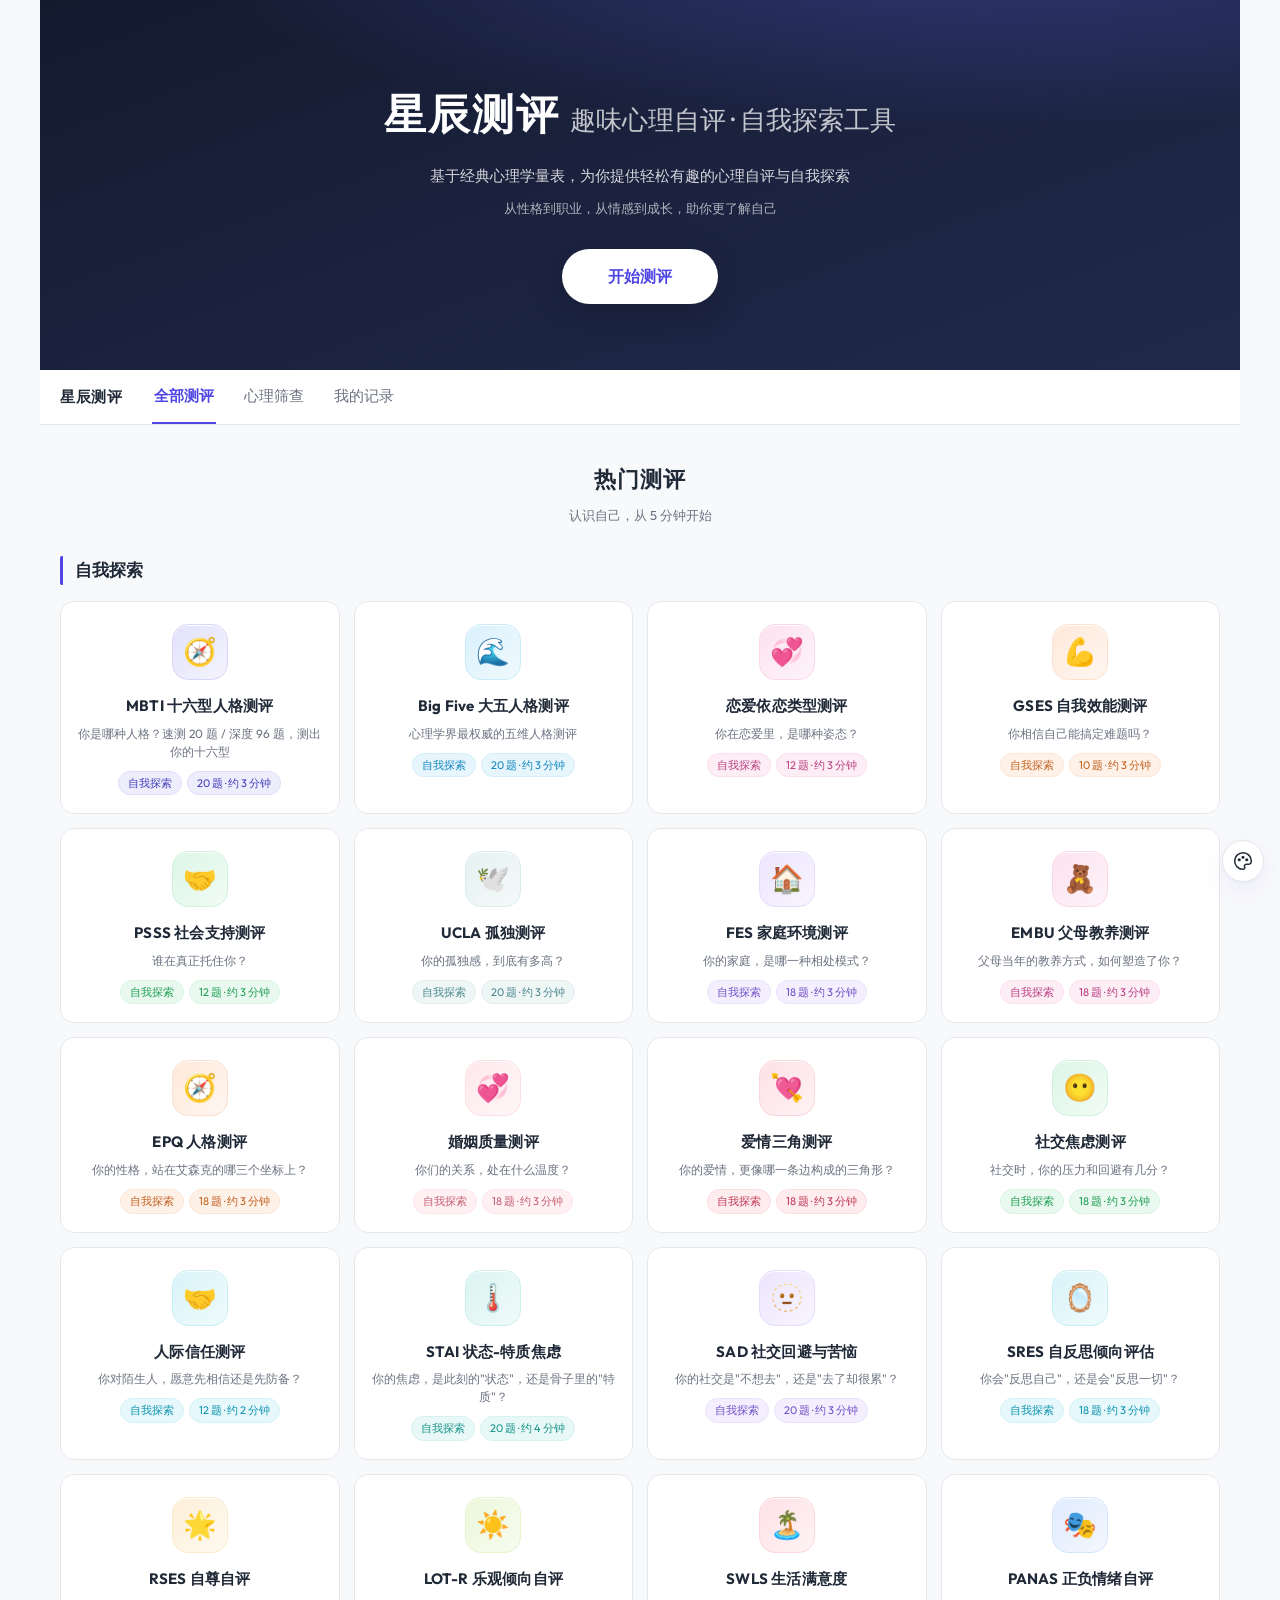
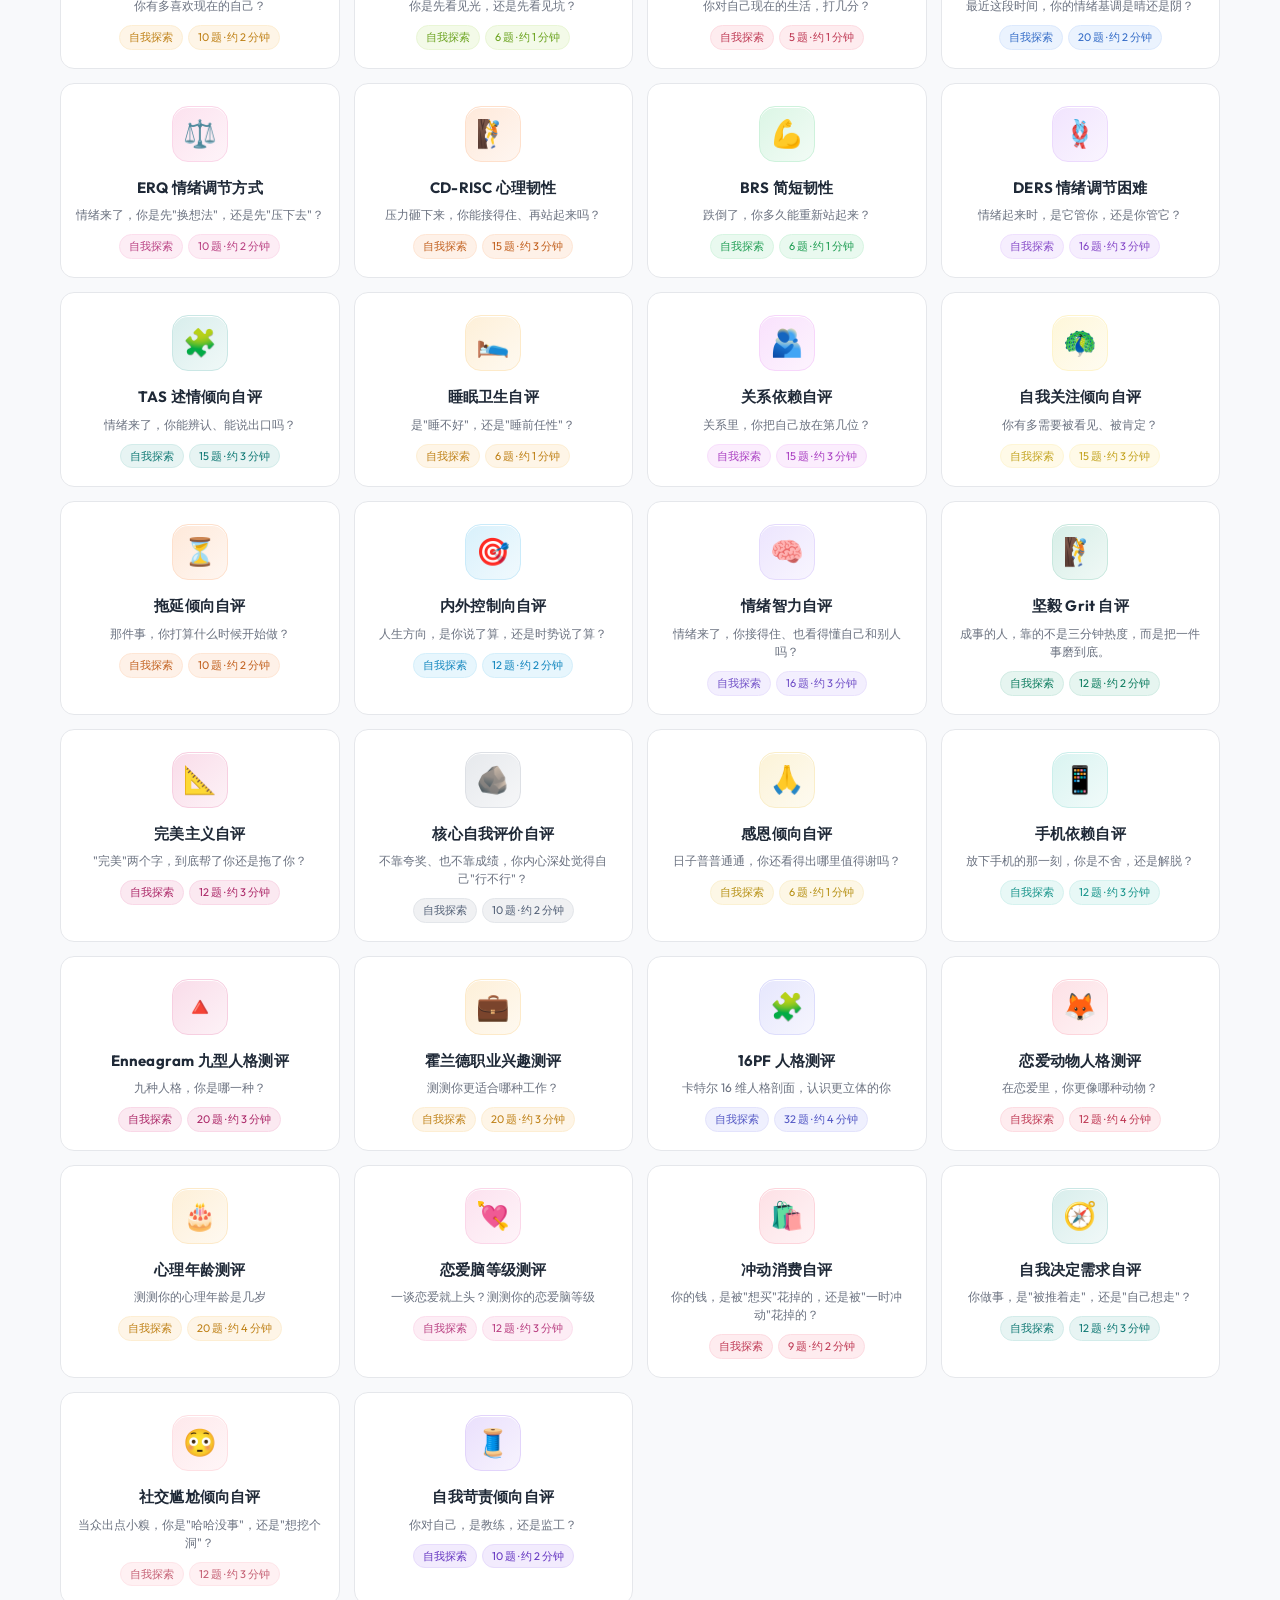
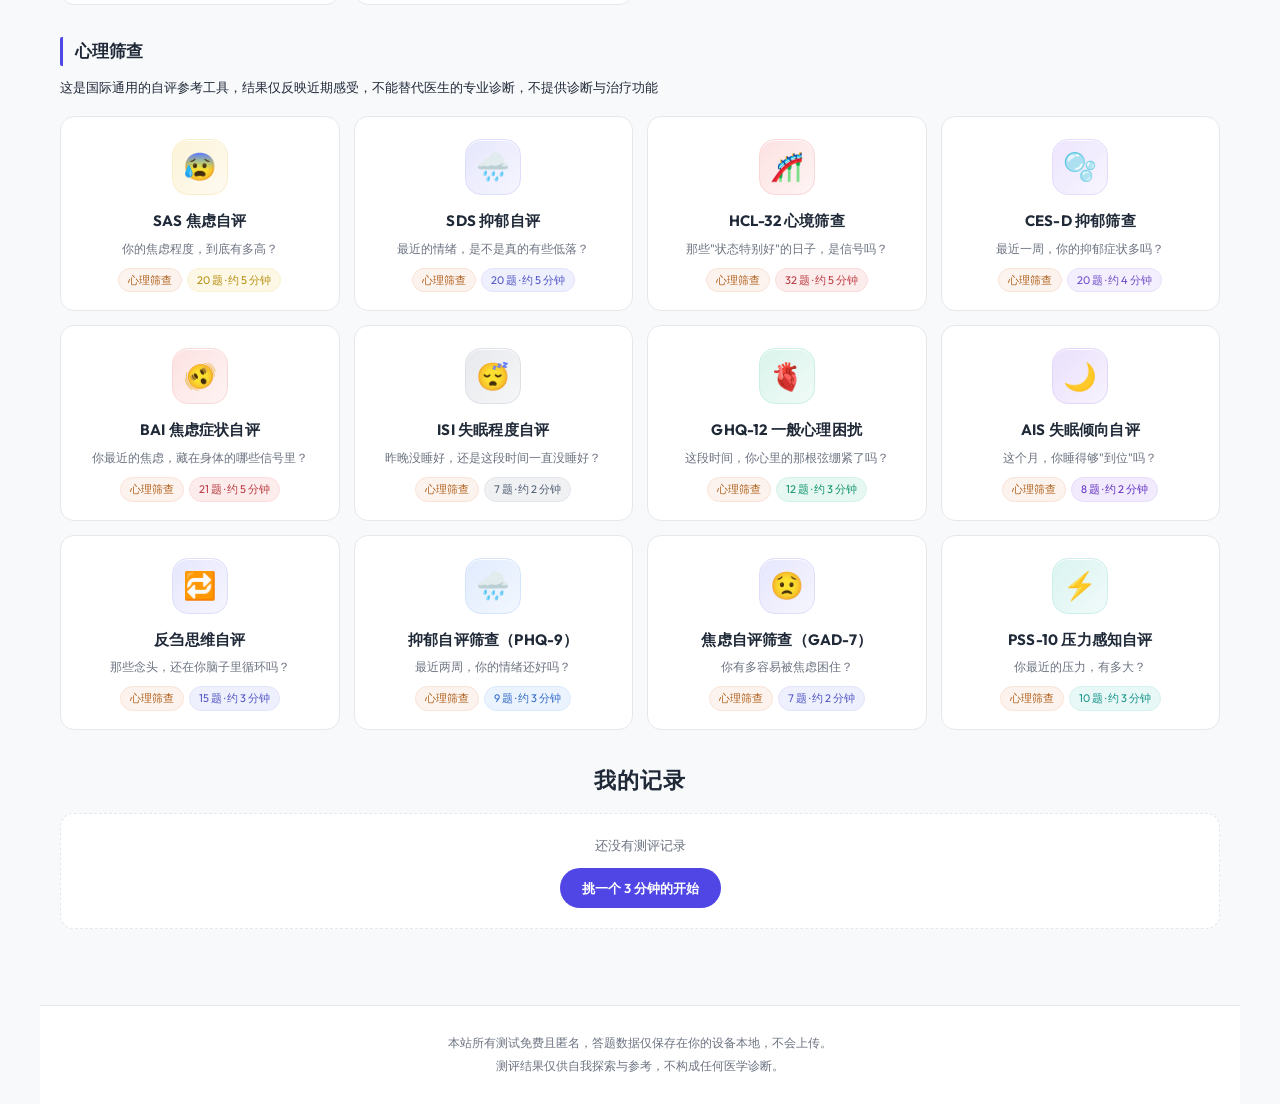
==== index.html @ 1660e4c8 "feat: 新增冲动消费/自我决定/社交尴尬/自我苛责四量表，补登记HCL-32，全站达58张" ====
<!DOCTYPE html>
<html lang="zh-CN">
<head>
<meta charset="UTF-8">
<meta name="viewport" content="width=device-width, initial-scale=1.0, viewport-fit=cover">
<meta name="description" content="星辰测评 - 免费心理自评工具，无需登录注册，测完即出结果">
<meta name="theme-color" content="#4f46e5">
<title>星辰测评 · 免费心理自评</title>
<link rel="icon" href="data:image/svg+xml,%3Csvg xmlns='http://www.w3.org/2000/svg' viewBox='0 0 32 32'%3E%3Crect width='32' height='32' rx='8' fill='%234f46e5'/%3E%3Cpath d='M16 7l2.7 6.2 6.7.6-5.1 4.4 1.5 6.5L16 21.2l-5.8 3.5 1.5-6.5-5.1-4.4 6.7-.6z' fill='%23fff'/%3E%3C/svg%3E">
<link rel="stylesheet" href="css/style.css?v=20260901e">
<script src="js/theme.js?v=20260901b"></script>
</head>
<body>
<div class="app">

  <!-- Hero（参考 traits.zqbapp.cn） -->
  <section class="hero">
    <h1 class="hero__brand">星辰测评<span>趣味心理自评 · 自我探索工具</span></h1>
    <p class="hero__sub">基于经典心理学量表，为你提供轻松有趣的心理自评与自我探索</p>
    <p class="hero__sub hero__sub--two">从性格到职业，从情感到成长，助你更了解自己</p>
    <a class="hero__cta" href="#tests">开始测评</a>
  </section>

  <!-- 锚点导航 -->
  <nav class="nav">
    <div class="nav__inner">
      <a class="nav__brand" href="index.html">星辰测评</a>
      <a class="nav__link active" href="#tests">全部测评</a>
      <a class="nav__link" href="#screen">心理筛查</a>
      <a class="nav__link" href="#history">我的记录</a>
    </div>
  </nav>

  <main class="main">

    <!-- 自我探索 -->
    <section id="tests" class="section">
      <h2 class="section__title">热门测评</h2>
      <p class="section__sub">认识自己，从 5 分钟开始</p>
      <div class="group">
        <h3 class="group__title">自我探索</h3>
        <div id="list-explore" class="grid"></div>
      </div>
    </section>

    <!-- 心理筛查 -->
    <section id="screen" class="section">
      <div class="group">
  <h3 class="group__title">心理筛查</h3>
  <p class="group__note" style="font-weight: 500; color: var(--ink-700);">这是国际通用的自评参考工具，结果仅反映近期感受，不能替代医生的专业诊断，不提供诊断与治疗功能</p>
        <div id="list-screen" class="grid"></div>
      </div>
    </section>

    <!-- 我的记录 -->
    <section id="history" class="section">
      <h2 class="section__title">我的记录</h2>
      <div id="historySection" class="history hidden">
        <div class="history-list" id="historyList"></div>
        <div class="history-clear">
          <button id="clearHistory" class="btn-ghost" type="button">清空记录</button>
        </div>
      </div>
      <div id="historyEmpty" class="history-empty hidden">
        <p>还没有测评记录</p>
        <a class="history-empty__cta" href="#tests">挑一个 3 分钟的开始</a>
      </div>
    </section>

  </main>

  <footer class="footer">
    <p>本站所有测试免费且匿名，答题数据仅保存在你的设备本地，不会上传。</p>
    <p>测评结果仅供自我探索与参考，不构成任何医学诊断。</p>
  </footer>
</div>

<script src="js/engine.js?v=20260901a"></script>
<script src="data/type16.js"></script>
<script src="data/bigfive.js"></script>
<script src="data/attachment.js?v=20260901a"></script>
<script src="data/gses.js"></script>
<script src="data/psss.js"></script>
<script src="data/sas.js"></script>
<script src="data/ulca.js"></script>
<script src="data/fes.js"></script>
<script src="data/embu.js"></script>
<script src="data/epq.js"></script>
<script src="data/olson.js"></script>
<script src="data/sds.js"></script>
<script src="data/tri.js"></script>
<script src="data/socanx.js"></script>
<script src="data/trust.js"></script>
<script src="data/hcl32.js"></script>
<script src="data/cesd.js"></script>
<script src="data/bai.js"></script>
<script src="data/stai.js"></script>
<script src="data/sad.js"></script>
<script src="data/sres.js"></script>
<script src="data/rses.js"></script>
<script src="data/lotr.js"></script>
<script src="data/swls.js"></script>
<script src="data/panas.js"></script>
<script src="data/isi.js"></script>
<script src="data/ghq12.js"></script>
<script src="data/erq.js"></script>
<script src="data/cdrisc.js"></script>
<script src="data/brs.js"></script>
<script src="data/ders.js"></script>
<script src="data/tas20.js"></script>
<script src="data/ais.js"></script>
<script src="data/sleephyg.js"></script>
<script src="data/codep.js"></script>
<script src="data/narc.js"></script>
<script src="data/rum.js"></script>
<script src="data/procras.js"></script>
<script src="data/locus.js"></script>
<script src="data/eq.js"></script>
<script src="data/grit.js"></script>
<script src="data/perf.js"></script>
<script src="data/csec.js"></script>
<script src="data/grat.js"></script>
<script src="data/phdep.js"></script>
<script src="data/phq9.js"></script>
<script src="data/gad7.js"></script>
<script src="data/pss10.js"></script>
<script src="data/enneagram.js"></script>
<script src="data/holland.js"></script>
<script src="data/p16pf.js"></script>
<script src="data/animal.js"></script>
<script src="data/psage.js"></script>
<script src="data/lovebrain.js"></script>
<script src="data/impulse.js"></script>
<script src="data/sdt.js"></script>
<script src="data/embarrass.js"></script>
<script src="data/selfcrit.js"></script>
<script src="js/home.js?v=20260901c"></script>
</body>
</html>
---- css/style.css ----
@import url('https://fonts.googleapis.com/css2?family=Outfit:wght@400;500;600;700&display=swap');

/* ============================================================
   星辰测评 · 全站样式 v2（专业克制风）
   设计原则：留白 / 克制的单主色 / 统一间距（4-8px 基准）/
   细腻阴影 / 一致的圆角体系
   主色：#4f46e5（indigo），大面积浅色留白
   ============================================================ */

:root {
  --primary: #4f46e5;
  --primary-dark: #4338ca;
  --primary-light: #eef2ff;
  --primary-faint: #f5f7ff;
  /* 同色系浅调：渐变只在主色明度上变化，不跨色相，避免紫蓝双色的模板味 */
  --grad2: #7c86f2;
  --ink: #1f2937;
  --ink-2: #4b5563;
  --ink-soft: #6b7280;
  --line: #e5e7eb;
  --bg: #f8f9fb;
  --card: #ffffff;
  --warn: #d0452e;
  --warn-bg: #fdf2ef;
  --radius-lg: 18px;
  --radius: 14px;
  --radius-sm: 10px;
  /* 阴影带主色色调，不用中性冷灰 */
  --shadow: 0 1px 2px rgba(79, 70, 229, .05), 0 8px 24px rgba(79, 70, 229, .07);
  --shadow-hover: 0 2px 4px rgba(79, 70, 229, .07), 0 14px 32px rgba(79, 70, 229, .12);
  --shadow-primary: 0 8px 20px rgba(79, 70, 229, .26);
  /* 深色底统一用这套墨蓝，替代原来的紫蓝渐变 */
  --deep-1: #141a2e;
  --deep-2: #1b2340;
  --deep-3: #20294a;
}

/* ---------- 主题：青提 ---------- */
html[data-theme="qing"] {
  --primary: #2f9e82; --primary-dark: #247f68; --primary-light: #e6f5f0; --primary-faint: #f2faf7;
  --grad2: #57b9a0;
  --shadow: 0 1px 2px rgba(47, 158, 130, .05), 0 8px 24px rgba(47, 158, 130, .07);
  --shadow-hover: 0 2px 4px rgba(47, 158, 130, .07), 0 14px 32px rgba(47, 158, 130, .12);
  --shadow-primary: 0 8px 20px rgba(47, 158, 130, .26);
}

/* ---------- 主题：蜜桃 ---------- */
html[data-theme="peach"] {
  --primary: #e07a5f; --primary-dark: #c05f46; --primary-light: #fdf0ec; --primary-faint: #fef7f4;
  --grad2: #f2a35f;
  --shadow: 0 1px 2px rgba(224, 122, 95, .05), 0 8px 24px rgba(224, 122, 95, .07);
  --shadow-hover: 0 2px 4px rgba(224, 122, 95, .07), 0 14px 32px rgba(224, 122, 95, .12);
  --shadow-primary: 0 8px 20px rgba(224, 122, 95, .26);
}

/* ---------- 主题：靛蓝 ---------- */
html[data-theme="ink"] {
  --primary: #3d5a80; --primary-dark: #2f4670; --primary-light: #e9eff6; --primary-faint: #f4f7fb;
  --grad2: #5d8ab5;
  --shadow: 0 1px 2px rgba(61, 90, 128, .05), 0 8px 24px rgba(61, 90, 128, .07);
  --shadow-hover: 0 2px 4px rgba(61, 90, 128, .07), 0 14px 32px rgba(61, 90, 128, .12);
  --shadow-primary: 0 8px 20px rgba(61, 90, 128, .26);
}

* { box-sizing: border-box; margin: 0; padding: 0; }
html { scroll-behavior: smooth; }

body {
  background-color: var(--bg);
  color: var(--ink);
  font-family: "Outfit", -apple-system, BlinkMacSystemFont, "Segoe UI", "PingFang SC",
    "HarmonyOS Sans SC", "Hiragino Sans GB", "Microsoft YaHei", sans-serif;
  -webkit-font-smoothing: antialiased;
  -moz-osx-font-smoothing: grayscale;
  line-height: 1.7;
}
.app { max-width: 1200px; margin: 0 auto; }
.hidden { display: none !important; }

/* ============================================================
   Hero（单色墨蓝底 + 一处微弱主色光晕 + 白色胶囊 CTA）
   不用紫蓝双色渐变，不叠装饰光球
   ============================================================ */
.hero {
  position: relative;
  text-align: center;
  padding: 78px 20px 66px;
  background:
    radial-gradient(110% 80% at 76% -12%, rgba(99, 102, 241, .30), transparent 58%),
    linear-gradient(160deg, var(--deep-1) 0%, var(--deep-2) 55%, var(--deep-3) 100%);
  overflow: hidden;
}
.hero__brand {
  position: relative; z-index: 1;
  font-size: 42px; font-weight: 800; letter-spacing: 2px;
  color: #fff;
  text-wrap: pretty;
}
.hero__brand span {
  font-weight: 500; font-size: 26px; letter-spacing: 0;
  color: rgba(255, 255, 255, .74);
  margin-left: 10px;
}
.hero__sub {
  position: relative; z-index: 1;
  margin-top: 14px; font-size: 15px; color: rgba(255,255,255,.82);
}
.hero__sub--two {
  margin-top: 8px; font-size: 13px; color: rgba(255,255,255,.66);
}
.hero__cta {
  position: relative; z-index: 1;
  display: inline-block; margin-top: 30px;
  padding: 14px 46px;
  background: #fff;
  color: var(--primary); font-size: 16px; font-weight: 700;
  border-radius: 999px; text-decoration: none;
  box-shadow: 0 10px 30px rgba(12, 16, 30, .30);
  transition: transform .18s ease, box-shadow .18s ease;
}
.hero__cta:hover { transform: translateY(-2px); box-shadow: 0 14px 36px rgba(12, 16, 30, .34); }
.hero__cta:active { transform: translateY(1px); }

/* ============================================================
   导航
   ============================================================ */
.nav {
  background: rgba(255, 255, 255, .92);
  backdrop-filter: saturate(180%) blur(8px);
  border-bottom: 1px solid var(--line);
  position: sticky; top: 0; z-index: 100;
}
.nav__inner { max-width: 1200px; margin: 0 auto; display: flex; align-items: center; gap: 26px; padding: 0 20px; border-radius: var(--radius); }
.nav__brand {
  flex: none;
  padding: 13px 0;
  font-size: 15px; font-weight: 700; letter-spacing: .5px;
  color: var(--ink); text-decoration: none;
  margin-right: 4px;
}
.nav__link {
  display: block; padding: 13px 2px;
  font-size: 15px; color: var(--ink-soft);
  text-decoration: none;
  border-bottom: 2px solid transparent;
  transition: color .15s, border-color .15s;
}
.nav__link.active { color: var(--primary); border-bottom-color: var(--primary); font-weight: 600; }

/* ============================================================
   内容区
   ============================================================ */
.main { max-width: 1200px; margin: 0 auto; padding: 36px 20px 56px; }
.section { margin-bottom: 20px; }
.section__title { font-size: 22px; font-weight: 700; text-align: center; letter-spacing: 1px; text-wrap: pretty; }
.section__sub { font-size: 13px; color: var(--ink-soft); text-align: center; margin-top: 6px; margin-bottom: 30px; }

.group { margin-bottom: 32px; }
.group__title {
  font-size: 17px; font-weight: 600;
  padding-left: 12px; margin-bottom: 16px;
  border-left: 3px solid var(--primary);
  border-radius: 2px;
}
/* 分组标题下的小注（左对齐，轻量提示，不随 .section__sub 居中） */
.group__note {
  font-size: 13px; color: var(--ink-soft);
  margin: -6px 0 18px;
}

/* 卡片网格（移动端两列） */
.grid { display: grid; grid-template-columns: repeat(auto-fill, minmax(150px, 1fr)); gap: 14px; }

/* 测评卡片 */
.scale-item {
  display: block;
  --c: var(--primary);
  background: var(--card);
  border: 1px solid var(--line);
  border-radius: var(--radius);
  padding: 22px 14px 18px;
  text-decoration: none; color: inherit;
  text-align: center;
  transition: transform .18s ease, box-shadow .18s ease, border-color .18s ease;
  animation: cardIn .45s ease both;
}
.scale-item:hover {
  transform: translateY(-4px);
  border-color: color-mix(in srgb, var(--c) 35%, #fff);
  box-shadow: 0 14px 30px color-mix(in srgb, var(--c) 16%, transparent);
}
@keyframes cardIn {
  from { opacity: 0; transform: translateY(10px); }
  to { opacity: 1; transform: none; }
}
.scale-icon {
  width: 56px; height: 56px;
  margin: 0 auto 13px;
  border-radius: 16px;
  background: linear-gradient(135deg, color-mix(in srgb, var(--c) 16%, #fff), color-mix(in srgb, var(--c) 6%, #fff));
  border: 1px solid color-mix(in srgb, var(--c) 22%, #fff);
  display: flex; align-items: center; justify-content: center;
  font-size: 27px;
  box-shadow: inset 0 1px 0 #fff;
}
.scale-name { font-size: 15px; font-weight: 700; letter-spacing: .2px; }
.scale-desc {
  font-size: 12px; color: var(--ink-soft); margin-top: 6px;
  line-height: 1.5;
  display: -webkit-box; -webkit-line-clamp: 2; -webkit-box-orient: vertical; overflow: hidden;
}
.scale-tags { display: flex; gap: 5px; margin-top: 10px; justify-content: center; flex-wrap: wrap; }
.tag {
  font-size: 11px; padding: 2px 9px; border-radius: 999px;
  background: color-mix(in srgb, var(--c, var(--primary)) 10%, #fff);
  color: color-mix(in srgb, var(--c, var(--primary)) 75%, #1e293b);
  border: 1px solid color-mix(in srgb, var(--c, var(--primary)) 18%, #fff);
}
.tag.screen { background: #fdf3ee; color: #b0611e; border-color: #fae3d7; }


/* 历史记录 */
.history { margin-top: 4px; }
.history-list { display: flex; flex-direction: column; gap: 8px; margin-top: 14px; }
.history-item {
  display: flex; justify-content: space-between; align-items: center;
  background: var(--card); border: 1px solid var(--line);
  border-radius: var(--radius-sm); padding: 11px 16px; font-size: 13px;
  text-decoration: none; color: inherit;
  transition: border-color .15s;
}
.history-item:hover { border-color: var(--primary-light); }
.history-item .h-level { color: var(--primary-dark); font-weight: 600; }
.history-item .h-date { color: var(--ink-soft); font-size: 12px; }

/* 主题切换 */
.theme-switcher {
  position: fixed; right: 16px;
  bottom: calc(18px + env(safe-area-inset-bottom));
  width: 42px; height: 42px;
  display: flex; align-items: center; justify-content: center;
  padding: 0;
  border-radius: 50%;
  border: 1px solid var(--line);
  background: var(--card);
  box-shadow: var(--shadow);
  font-size: 17px; color: var(--ink);
  cursor: pointer; z-index: 50;
}

/* 页脚 */
.footer {
  background: var(--card);
  border-top: 1px solid var(--line);
  text-align: center;
  padding: 26px 20px;
  font-size: 12px; color: var(--ink-soft); line-height: 1.9;
}

/* ============================================================
   答题页
   ============================================================ */
.quiz-head { display: flex; align-items: center; gap: 12px; padding: 16px 0 14px; }
.back-btn {
  width: 36px; height: 36px;
  display: flex; align-items: center; justify-content: center;
  border-radius: 50%;
  background: var(--card);
  border: 1px solid var(--line);
  color: var(--ink);
  font-size: 19px; text-decoration: none;
  flex-shrink: 0;
}
.quiz-head-info h1 { font-size: 17px; font-weight: 600; }
.quiz-head-info p { font-size: 12px; color: var(--ink-soft); margin-top: 1px; }

.progress-wrap { height: 5px; background: #e9edf6; border-radius: 999px; overflow: hidden; }
.progress-bar {
  height: 100%; width: 0%;
  background: linear-gradient(90deg, var(--primary), var(--grad2));
  border-radius: 999px;
  transition: width .25s ease;
}
.progress-text {
  margin: 4px 2px 0; font-size: 12px; color: var(--ink-soft);
  display: flex; justify-content: space-between;
  font-variant-numeric: tabular-nums;
}

.card {
  background: var(--card);
  border: 1px solid var(--line);
  border-radius: var(--radius);
  padding: 24px 20px;
  margin-top: 16px;
}
.question-card { min-height: 280px; display: flex; flex-direction: column; }
.q-index { font-size: 12px; color: var(--primary); font-weight: 600; letter-spacing: 1px; }
.q-text { margin-top: 12px; font-size: 19px; font-weight: 600; line-height: 1.6; letter-spacing: .2px; }
.q-subtext { margin-top: 8px; font-size: 12px; color: var(--ink-soft); line-height: 1.6; }

.options { display: flex; flex-direction: column; gap: 10px; margin-top: 22px; }
.option-btn {
  width: 100%; text-align: left;
  border: 1.5px solid var(--line);
  background: var(--card);
  border-radius: var(--radius-sm);
  padding: 14px 16px;
  font-size: 15px; color: var(--ink);
  cursor: pointer;
  transition: border-color .15s, background .15s, transform .1s;
}
.option-btn:hover { border-color: color-mix(in srgb, var(--primary) 32%, #fff); }
.option-btn:active { transform: translateY(1px) scale(.99); }
.option-btn.selected {
  border-color: var(--primary);
  background: var(--primary-faint);
  font-weight: 600;
  box-shadow: 0 0 0 3px color-mix(in srgb, var(--primary) 12%, transparent);
}
/* 双语句二选一（九型人格等）：两句等宽并排 */
.option-btn--pair {
  font-size: 15px;
  line-height: 1.7;
  text-align: center;
}
@media (min-width: 520px) {
  .options--pair { display: grid; grid-template-columns: 1fr 1fr; }
}

.quiz-nav { display: flex; justify-content: space-between; margin-top: 16px; }
.instruction { margin-top: 18px; font-size: 12px; color: var(--ink-soft); line-height: 1.7; text-align: center; }

.btn-primary {
  display: block; width: 100%;
  border: 0;
  background: linear-gradient(135deg, var(--primary), var(--grad2));
  color: #fff;
  font-size: 16px; font-weight: 600;
  border-radius: 999px;
  padding: 14px;
  cursor: pointer;
  box-shadow: var(--shadow-primary);
  transition: transform .15s ease, box-shadow .15s ease;
}
.btn-primary:hover { transform: translateY(-1px); box-shadow: 0 12px 26px color-mix(in srgb, var(--primary) 34%, transparent); }
.btn-primary:active { transform: translateY(1px); }
.btn-ghost {
  display: block; width: 100%;
  border: 1.5px solid var(--line);
  background: var(--card);
  color: var(--ink-2);
  font-size: 15px;
  border-radius: 999px;
  padding: 12px;
  cursor: pointer; text-align: center; text-decoration: none;
  transition: border-color .15s, color .15s;
}
.btn-ghost:hover { border-color: color-mix(in srgb, var(--primary) 32%, #fff); color: var(--ink); }
.btn-col { display: flex; flex-direction: column; gap: 10px; margin-top: 18px; }
@media (min-width: 560px) {
  .result-page .btn-col:not(.share-btn-col) { flex-direction: row; justify-content: center; flex-wrap: wrap; }
}

/* ============================================================
   结果页
   ============================================================ */
.result-head { display: flex; align-items: center; gap: 12px; padding: 16px 0 4px; }
.result-head h1 { font-size: 17px; font-weight: 600; }

/* 结果主标题：截图时第一眼看到的就是这行，给足分量 */
.detail-card h3 {
  font-size: 24px; font-weight: 800; letter-spacing: -.2px;
  color: var(--primary-dark); line-height: 1.35;
  text-wrap: pretty;
}
.detail-card > p { margin-top: 6px; font-size: 13px; color: var(--ink-soft); }
.detail-card h4 { margin: 18px 0 8px; font-size: 14px; font-weight: 600; color: var(--ink-2); }
#resultDescription { margin-top: 14px; font-size: 14px; line-height: 1.85; }
#suggestionList { padding-left: 20px; }
#suggestionList li { font-size: 14px; line-height: 1.9; }

.subscale-block { margin-top: 14px; }
.subscale-row { margin-bottom: 12px; }
.subscale-name-line { display: flex; justify-content: space-between; font-size: 13px; color: var(--ink-soft); }
.subscale-track { margin-top: 6px; height: 8px; background: var(--line); border-radius: 999px; overflow: hidden; }
.subscale-fill { height: 100%; background: linear-gradient(90deg, var(--primary), var(--grad2)); border-radius: 999px; }

.type-block { margin-top: 18px; }
.type-block h4 { font-size: 14px; margin-bottom: 8px; color: var(--primary-dark); }
.type-block ul { padding-left: 20px; }
.type-block li { font-size: 14px; line-height: 1.9; }
.dim-desc { margin-top: 6px; font-size: 14px; line-height: 1.85; }
.dim-note { margin-top: 8px; font-size: 12px; line-height: 1.7; color: var(--ink-soft); }

.referral {
  margin-top: 24px;
  background: var(--warn-bg);
  border: 1px solid #f3c9bf;
  border-radius: var(--radius);
  padding: 18px 20px;
}
.referral h4 { color: var(--warn); font-size: 15px; }
.referral p { margin-top: 8px; font-size: 13px; line-height: 1.75; color: #6e3a32; }
.referral-hotline { margin-top: 10px; }
.referral-hotline strong { color: var(--warn); font-size: 17px; }

.disclaimer {
  margin-top: 18px;
  padding: 14px 16px;
  border-radius: var(--radius-sm);
  background: var(--primary-faint);
  border: 1px solid var(--primary-light);
  font-size: 13px; color: var(--ink-soft); line-height: 1.75;
}

/* 结果页：分享提示（纯文字，不做海报） */
.result-share-hint {
  margin-top: 16px; text-align: center;
  font-size: 12px; color: var(--ink-soft);
}

/* 相关推荐卡片（intro/result 矩阵交叉跳转复用） */
.rec-card {
  display: flex; align-items: center; gap: 10px;
  padding: 12px 14px;
  border: 1px solid var(--line);
  border-radius: var(--radius);
  background: var(--card);
  text-decoration: none;
  transition: border-color .15s, transform .12s;
}
.rec-card:hover { border-color: color-mix(in srgb, var(--primary) 32%, #fff); transform: translateY(-1px); }
.rec-card__icon { font-size: 20px; line-height: 1; }
.rec-card__name { font-size: 14px; font-weight: 600; color: var(--ink); }
.rec-card:hover .rec-card__name { color: var(--primary); }

/* 首页：历史记录空状态 */
.history-empty {
  margin-top: 14px;
  padding: 20px 18px;
  text-align: center;
  background: var(--card);
  border: 1px dashed var(--line);
  border-radius: var(--radius);
}
.history-empty p { font-size: 13px; color: var(--ink-soft); }
.history-empty__cta {
  display: inline-block; margin-top: 12px;
  padding: 9px 22px; border-radius: 999px;
  background: var(--primary); color: #fff;
  font-size: 13px; font-weight: 600; text-decoration: none;
  transition: transform .15s ease, box-shadow .15s ease;
}
.history-empty__cta:hover { transform: translateY(-1px); box-shadow: var(--shadow-primary); }
.history-empty__cta:active { transform: translateY(1px); }

/* 历史记录里的版本小标 */
.history-item .h-ver {
  font-style: normal; font-size: 11px;
  margin-left: 6px; padding: 1px 7px; border-radius: 999px;
  background: var(--primary-faint); color: var(--primary-dark);
}

/* 历史记录底部：清空按钮居中、轻量 */
.history-clear {
  margin-top: 12px; text-align: center;
}
.history-clear .btn-ghost {
  display: inline-block; width: auto;
  padding: 6px 22px; font-size: 13px;
}



/* ============================================================
   响应式
   ============================================================ */
@media (max-width: 480px) {
  .app { max-width: 480px; }
  .hero { padding: 56px 18px 44px; }
  .hero__brand { font-size: 30px; letter-spacing: 1px; }
  .hero__brand span { font-size: 19px; }
  .hero__sub { font-size: 13px; }
  .hero__cta { padding: 12px 36px; font-size: 15px; margin-top: 24px; }
  .section__title { font-size: 19px; }
  .main { padding: 28px 16px 44px; }
  .grid { grid-template-columns: repeat(2, 1fr); gap: 12px; }
  .scale-item { padding: 18px 10px 14px; }
  /* 移动端导航要塞下品牌 + 三个入口，收紧间距 */
  .nav__inner { gap: 16px; padding: 0 16px; }
  .nav__brand { font-size: 14px; margin-right: 0; }
  .nav__link { font-size: 14px; }
}

@media (min-width: 1200px) {
  /* 桌面端最多 4 列，避免 5-6 列把卡片压成应用商店图标墙 */
  .grid { grid-template-columns: repeat(4, minmax(0, 1fr)); }
}

/* 答题页/结果页保持移动端窄布局 */
body.quiz-page .app,
body.result-page .app { max-width: 480px; margin: 0 auto; }

/* ============================================================
   测试专题页（intro.html · 移动优先自适应）
   ============================================================ */
body.intro-page { background-color: #f8f9fc; }
body.intro-page .app { max-width: 1200px; }

/* ---------- Hero ----------
   单色墨蓝底 + 一处主色微光。不用紫蓝双色渐变，
   不叠装饰光球和旋转虚线圆环（纯装饰，且是模板味来源） */
.lp-hero {
  position: relative;
  overflow: hidden;
  background:
    radial-gradient(100% 78% at 82% -6%, rgba(99, 102, 241, .28), transparent 60%),
    linear-gradient(160deg, var(--deep-1) 0%, var(--deep-2) 52%, var(--deep-3) 100%);
  color: #fff;
  padding: 56px 20px 60px;
}
.lp-hero--photo .lp-hero__bg {
  position: absolute; inset: 0;
  background-size: cover; background-position: center;
  opacity: .22;
}

.lp-hero__inner {
  position: relative; z-index: 1;
  display: grid;
  grid-template-columns: 1fr;
  gap: 30px;
  align-items: center;
  max-width: 1080px; margin: 0 auto;
}

/* Hero 文字侧 */
.lp-hero__tags { display: flex; gap: 8px; flex-wrap: wrap; }
.lp-hero__tag {
  font-size: 12px; padding: 3px 12px; border-radius: 999px;
  background: rgba(255,255,255,.14);
  border: 1px solid rgba(255,255,255,.22);
  color: rgba(255,255,255,.92);
}
.lp-hero__tag--screen { background: rgba(251,191,36,.18); border-color: rgba(251,191,36,.4); color: #fde68a; }
.lp-hero__title {
  font-size: 40px; font-weight: 800; letter-spacing: .5px;
  margin: 18px 0 10px; line-height: 1.15;
  text-wrap: pretty;
}
.lp-hero__hook { font-size: 16px; color: rgba(255,255,255,.85); line-height: 1.7; max-width: 520px; }
.lp-hero__stats { display: flex; gap: 26px; margin: 26px 0 30px; flex-wrap: wrap; }
.lp-hero__stat { display: flex; flex-direction: column; }
.lp-hero__stat b { font-size: 22px; font-weight: 700; font-variant-numeric: tabular-nums; }
.lp-hero__stat span { font-size: 12px; color: rgba(255,255,255,.6); margin-top: 2px; }
.lp-hero__cta {
  display: inline-block;
  padding: 15px 52px;
  background: #fff; color: var(--primary);
  font-size: 17px; font-weight: 700;
  border: none; border-radius: 999px; cursor: pointer;
  box-shadow: 0 12px 32px rgba(12, 16, 30, .32);
  transition: transform .18s ease, box-shadow .18s ease;
}
.lp-hero__cta:hover { transform: translateY(-2px); box-shadow: 0 16px 38px rgba(12, 16, 30, .36); }
.lp-hero__cta:active { transform: translateY(1px); }
.lp-hero__hint { margin-top: 16px; font-size: 12px; color: rgba(255,255,255,.55); }

/* Hero 视觉侧 */
.lp-hero__visual { display: flex; justify-content: center; }
.lp-hero__img {
  width: 240px; height: 240px;
  border-radius: 28%;
  object-fit: cover;
  box-shadow: 0 20px 48px rgba(12, 16, 30, .38), 0 0 0 6px rgba(255,255,255,.07);
  animation: lpFloat 6s ease-in-out infinite;
}
.lp-hero__icon {
  width: 190px; height: 190px;
  border-radius: 28%;
  display: flex; align-items: center; justify-content: center;
  font-size: 84px;
  /* 同色系深浅，不掺紫色 */
  background: linear-gradient(150deg, color-mix(in srgb, var(--c) 88%, #fff 12%), color-mix(in srgb, var(--c) 62%, #141a2e));
  border: 1px solid rgba(255,255,255,.18);
  box-shadow: 0 20px 48px rgba(12, 16, 30, .36), inset 0 1px 0 rgba(255,255,255,.22);
  animation: lpFloat 6s ease-in-out infinite;
}
@keyframes lpFloat { 0%,100% { transform: translateY(0); } 50% { transform: translateY(-12px); } }

/* ---------- 信任条（题源 / 隐私说明） ---------- */
.lp-trust {
  display: flex; flex-wrap: wrap; gap: 10px 26px;
  justify-content: center;
  padding: 16px 20px;
  background: #fff;
  border-bottom: 1px solid var(--line);
  font-size: 13px; color: var(--ink-soft);
}
.lp-trust__item { display: flex; align-items: center; gap: 6px; }
.lp-trust__icon { width: 14px; height: 14px; flex: none; color: var(--primary); }

/* ---------- 区块 ---------- */
.lp-section { padding: 46px 20px 10px; }
.lp-section--narrow { max-width: 760px; margin: 0 auto; }
.lp-section__title {
  font-size: 24px; font-weight: 700; color: var(--ink);
  display: flex; align-items: baseline; gap: 12px; flex-wrap: wrap;
  margin-bottom: 22px;
  text-wrap: pretty;
}
.lp-section__sub { font-size: 14px; font-weight: 500; color: var(--ink-soft); }

/* ---------- 测什么：维度卡 ---------- */
.lp-what { display: grid; grid-template-columns: repeat(auto-fit, minmax(240px, 1fr)); gap: 14px; }
.lp-dim {
  background: #fff; border: 1px solid var(--line); border-radius: var(--radius);
  padding: 18px 18px 16px;
  box-shadow: var(--shadow);
}
.lp-dim__head { display: flex; align-items: center; justify-content: space-between; gap: 8px; }
.lp-dim__left { font-size: 14px; color: var(--ink); }
.lp-dim__right { font-size: 14px; color: var(--ink); }
.lp-dim__code {
  font-size: 12px; font-weight: 700; letter-spacing: 1px;
  color: var(--c, var(--primary));
  background: color-mix(in srgb, var(--c, var(--primary)) 10%, #fff);
  border-radius: 6px; padding: 2px 8px;
}
.lp-dim__note { font-size: 12px; color: var(--ink-soft); line-height: 1.6; }
.lp-what__note { margin-top: 14px; font-size: 12px; color: var(--ink-soft); }

/* 简介引导段：Hero 之下、维度卡之前的 2-3 句说明 */
.lp-what__lead {
  font-size: 15px; color: var(--ink-2); line-height: 1.9;
  background: #fff; border: 1px solid var(--line); border-left: 4px solid var(--primary);
  border-radius: var(--radius); padding: 16px 18px; margin-bottom: 16px;
}
.lp-what__lead:empty { display: none; }

/* 版本选择下方的开始测试按钮 */.lp-start-cta { text-align: center; padding: 10px 20px 0; }
.lp-start-cta__btn { display: inline-block; width: auto; padding: 12px 40px; font-size: 15px; }
.lp-start-cta__hint { margin-top: 10px; font-size: 12px; color: var(--ink-soft); }

/* 四象限 */
.lp-quad { display: grid; grid-template-columns: 1fr 1fr; gap: 10px; margin-top: 6px; }
.lp-quad__cell {
  background: #fff; border: 1px solid var(--line); border-radius: 12px;
  padding: 14px; display: flex; flex-direction: column; gap: 4px;
}
.lp-quad__cell b { font-size: 14px; }
.lp-quad__cell span { font-size: 12px; color: var(--ink-soft); }
.lp-quad__cell--safe { border-color: #bfe3cf; background: #f2fbf5; }
.lp-quad__cell--anx  { border-color: #f3d3c6; background: #fdf6f2; }
.lp-quad__cell--avoid{ border-color: #c9d6f5; background: #f4f7fd; }
.lp-quad__cell--fear { border-color: #e8d2ee; background: #fbf5fc; }

/* ---------- 测完得到什么 ---------- */
.lp-gain { display: grid; grid-template-columns: repeat(2, 1fr); gap: 12px; }
.lp-gain__card {
  background: #fff; border: 1px solid var(--line); border-radius: var(--radius);
  padding: 20px 14px; text-align: center;
  box-shadow: var(--shadow);
}
.lp-gain__icon { font-size: 30px; }
.lp-gain__name { font-size: 14px; font-weight: 700; margin-top: 10px; color: var(--ink); }
.lp-gain__desc { font-size: 12px; color: var(--ink-soft); line-height: 1.6; margin-top: 6px; }

/* 双版本选择卡片 */
.lp-versions { display: grid; grid-template-columns: 1fr; gap: 12px; margin-top: 8px; }
.lp-version {
  display: flex; flex-direction: column; gap: 4px; text-align: left;
  border: 1.5px solid var(--line);
  background: var(--card);
  border-radius: var(--radius);
  padding: 16px 18px;
  cursor: pointer;
  transition: border-color .15s, transform .12s, box-shadow .15s;
}
.lp-version b { font-size: 16px; color: var(--ink); }
.lp-version span { font-size: 12px; color: var(--ink-soft); }
.lp-version i { font-style: normal; font-size: 12px; color: var(--ink-soft); margin-top: 4px; }
.lp-version:hover { transform: translateY(-1px); }
.lp-version.active {
  border-color: var(--c, var(--primary));
  background: var(--primary-faint, #f5f5ff);
  box-shadow: 0 0 0 3px color-mix(in srgb, var(--c, var(--primary)) 12%, transparent);
}
.lp-version.active b { color: var(--c, var(--primary)); }
@media (min-width: 560px) {
  .lp-versions { grid-template-columns: repeat(2, 1fr); }
}

/* ---------- 如何使用（一行 2 个：2×2 网格） ---------- */
.lp-steps { display: grid; grid-template-columns: repeat(2, 1fr); gap: 12px; margin-bottom: 18px; }
.lp-step {
  display: flex; gap: 14px; align-items: flex-start;
  background: #fff; border: 1px solid var(--line); border-radius: var(--radius);
  padding: 16px 18px;
}
.lp-step__num {
  flex: none; width: 30px; height: 30px; border-radius: 50%;
  background: linear-gradient(135deg, var(--primary), var(--grad2, var(--primary)));
  color: #fff; font-weight: 700; font-size: 14px;
  display: flex; align-items: center; justify-content: center;
}
.lp-step b { display: block; font-size: 14px; color: var(--ink); margin-top: 5px; }
.lp-step p { font-size: 12px; color: var(--ink-soft); margin-top: 3px; line-height: 1.6; }
/* PC 端：竖排居中（数字上 / 标题中 / 说明下），间距与场景卡保持一致 */
@media (min-width: 640px) {
  .lp-step {
    flex-direction: column; align-items: center; text-align: center;
    padding: 26px 14px 22px;
  }
  .lp-step__num { width: 38px; height: 38px; font-size: 16px; }
  .lp-step b { margin-top: 12px; font-size: 15px; }
  .lp-step p { margin-top: 6px; }
}
.lp-instruction { margin-top: 4px; }
.lp-instruction h4 { font-size: 15px; color: var(--primary-dark); margin-bottom: 8px; }
.lp-instruction p { font-size: 14px; line-height: 1.8; color: var(--ink); }

/* ---------- 免责 ---------- */
.lp-disclaimer {
  margin: 40px 20px 0;
  padding: 16px 18px;
  background: #fff8ec; border: 1px solid #f3e2c3; border-radius: 12px;
  font-size: 13px; color: #8a6a2f; line-height: 1.8;
}
.lp-disclaimer b { display: block; margin-bottom: 4px; }

/* ---------- 底部 CTA ---------- */
.lp-bottom-cta {
  margin: 46px 20px 0;
  padding: 44px 20px;
  text-align: center;
  background:
    radial-gradient(90% 120% at 18% 0%, rgba(99, 102, 241, .26), transparent 60%),
    linear-gradient(160deg, var(--deep-1) 0%, var(--deep-2) 55%, var(--deep-3) 100%);
  border-radius: 20px;
  color: #fff;
}
.lp-bottom-cta__title { font-size: 22px; font-weight: 700; margin-bottom: 24px; }
.lp-bottom-cta__btn { display: inline-block; width: auto; padding: 15px 54px; font-size: 17px; }

/* ---------- 相关推荐 ---------- */
.lp-rec { display: grid; grid-template-columns: 1fr; gap: 12px; }
.lp-rec__card {
  display: flex; gap: 14px; align-items: center;
  background: #fff; border: 1px solid var(--line); border-radius: var(--radius);
  padding: 16px; text-decoration: none; color: inherit;
  transition: transform .18s ease, box-shadow .18s ease;
}
.lp-rec__card:hover { transform: translateY(-3px); box-shadow: 0 10px 24px color-mix(in srgb, var(--c, var(--primary)) 14%, transparent); }
.lp-rec__icon {
  flex: none; width: 46px; height: 46px; border-radius: 14px;
  display: flex; align-items: center; justify-content: center; font-size: 24px;
  background: linear-gradient(135deg, color-mix(in srgb, var(--c, var(--primary)) 16%, #fff), color-mix(in srgb, var(--c, var(--primary)) 6%, #fff));
  border: 1px solid color-mix(in srgb, var(--c, var(--primary)) 22%, #fff);
}
.lp-rec__body { min-width: 0; }
.lp-rec__body b { display: block; font-size: 15px; color: var(--ink); }
.lp-rec__body i { display: block; font-size: 12px; color: var(--ink-soft); font-style: normal; margin-top: 3px; overflow: hidden; text-overflow: ellipsis; white-space: nowrap; }

/* ---------- 专题页响应式 ---------- */
@media (min-width: 640px) {
  .lp-rec { grid-template-columns: repeat(auto-fit, minmax(240px, 1fr)); }
}
@media (min-width: 860px) {
  .lp-hero { padding: 84px 30px 92px; }
  .lp-hero__inner { grid-template-columns: 1.15fr 1fr; }
  .lp-hero__title { font-size: 52px; }
  .lp-hero__hook { font-size: 18px; }
  .lp-hero__img { width: 300px; height: 300px; }
  .lp-hero__icon { width: 240px; height: 240px; font-size: 104px; }
  .lp-section { padding: 56px 30px 12px; }
}

/* ---------- 使用场景 ---------- */
.lp-scenario { display: grid; grid-template-columns: repeat(2, 1fr); gap: 12px; }
.lp-scenario__card {
  background: #fff; border: 1px solid var(--line); border-radius: var(--radius);
  padding: 16px 14px;
  box-shadow: var(--shadow);
}
.lp-scenario__icon { font-size: 26px; }
.lp-scenario__card b { display: block; font-size: 15px; color: var(--ink); margin-top: 10px; }
.lp-scenario__card p { font-size: 13px; color: var(--ink-soft); line-height: 1.7; margin-top: 6px; }

/* ---------- 常见问题 ---------- */
.lp-faq { display: flex; flex-direction: column; gap: 10px; }
.lp-faq__item {
  background: #fff; border: 1px solid var(--line); border-radius: var(--radius);
  overflow: hidden;
}
.lp-faq__item summary {
  cursor: pointer; list-style: none;
  padding: 15px 18px;
  font-size: 15px; font-weight: 600; color: var(--ink);
  display: flex; justify-content: space-between; align-items: center; gap: 10px;
}
.lp-faq__item summary::-webkit-details-marker { display: none; }
.lp-faq__item summary::after {
  content: '+'; flex: none; font-size: 20px; font-weight: 400;
  color: var(--ink-soft); transition: transform .18s ease;
}
.lp-faq__item[open] summary::after { transform: rotate(45deg); }
.lp-faq__item p {
  padding: 0 18px 15px; margin: 0;
  font-size: 14px; color: var(--ink-soft); line-height: 1.85;
}

/* ---------- 使用指南 TAB ---------- */
.lp-tabs { background: #fff; border: 1px solid var(--line); border-radius: var(--radius); padding: 18px 18px 20px; box-shadow: var(--shadow); }
.lp-tabs__nav {
  display: flex; gap: 6px;
  padding: 5px;
  background: var(--bg, #f1f2f7);
  border-radius: 12px;
  margin-bottom: 18px;
}
.lp-tabs__tab {
  flex: 1;
  padding: 9px 10px;
  font-size: 14px; font-weight: 600; color: var(--ink-soft);
  background: transparent; border: none; border-radius: 9px; cursor: pointer;
  transition: background .18s ease, color .18s ease;
  white-space: nowrap;
}
.lp-tabs__tab.active {
  background: #fff; color: var(--primary);
  box-shadow: 0 2px 8px color-mix(in srgb, var(--primary) 18%, transparent);
}
.lp-tabs__pane { display: none; }
.lp-tabs__pane.active { display: block; animation: lpFade .25s ease; }
@keyframes lpFade { from { opacity: 0; transform: translateY(4px); } to { opacity: 1; transform: none; } }

/* TAB 内间距微调 */
.lp-tabs__pane .lp-steps { margin-bottom: 0; }
.lp-tabs__pane .lp-instruction { margin-top: 14px; }

/* TAB 内的使用场景：强制 2×2（优先级高于通用网格） */
.lp-tabs__pane .lp-scenario { grid-template-columns: repeat(2, 1fr); }

/* ---------- 卡片网格统一规则：一律 2 列、等宽、同间距 ---------- */
.lp-gain,
.lp-scenario,
.lp-steps {
  grid-template-columns: repeat(2, 1fr);
  gap: 12px;
}
/* 兜底：若某量表卡片数为奇数，最后一张占满整行，避免半宽孤卡 */
.lp-gain__card:last-child:nth-child(odd),
.lp-scenario__card:last-child:nth-child(odd),
.lp-step:last-child:nth-child(odd) {
  grid-column: 1 / -1;
}
/* 等高：同一行卡片拉伸到一致高度，视觉更整齐 */
.lp-gain, .lp-scenario, .lp-steps { align-items: stretch; }
.lp-gain__card, .lp-scenario__card, .lp-step { height: 100%; box-sizing: border-box; }
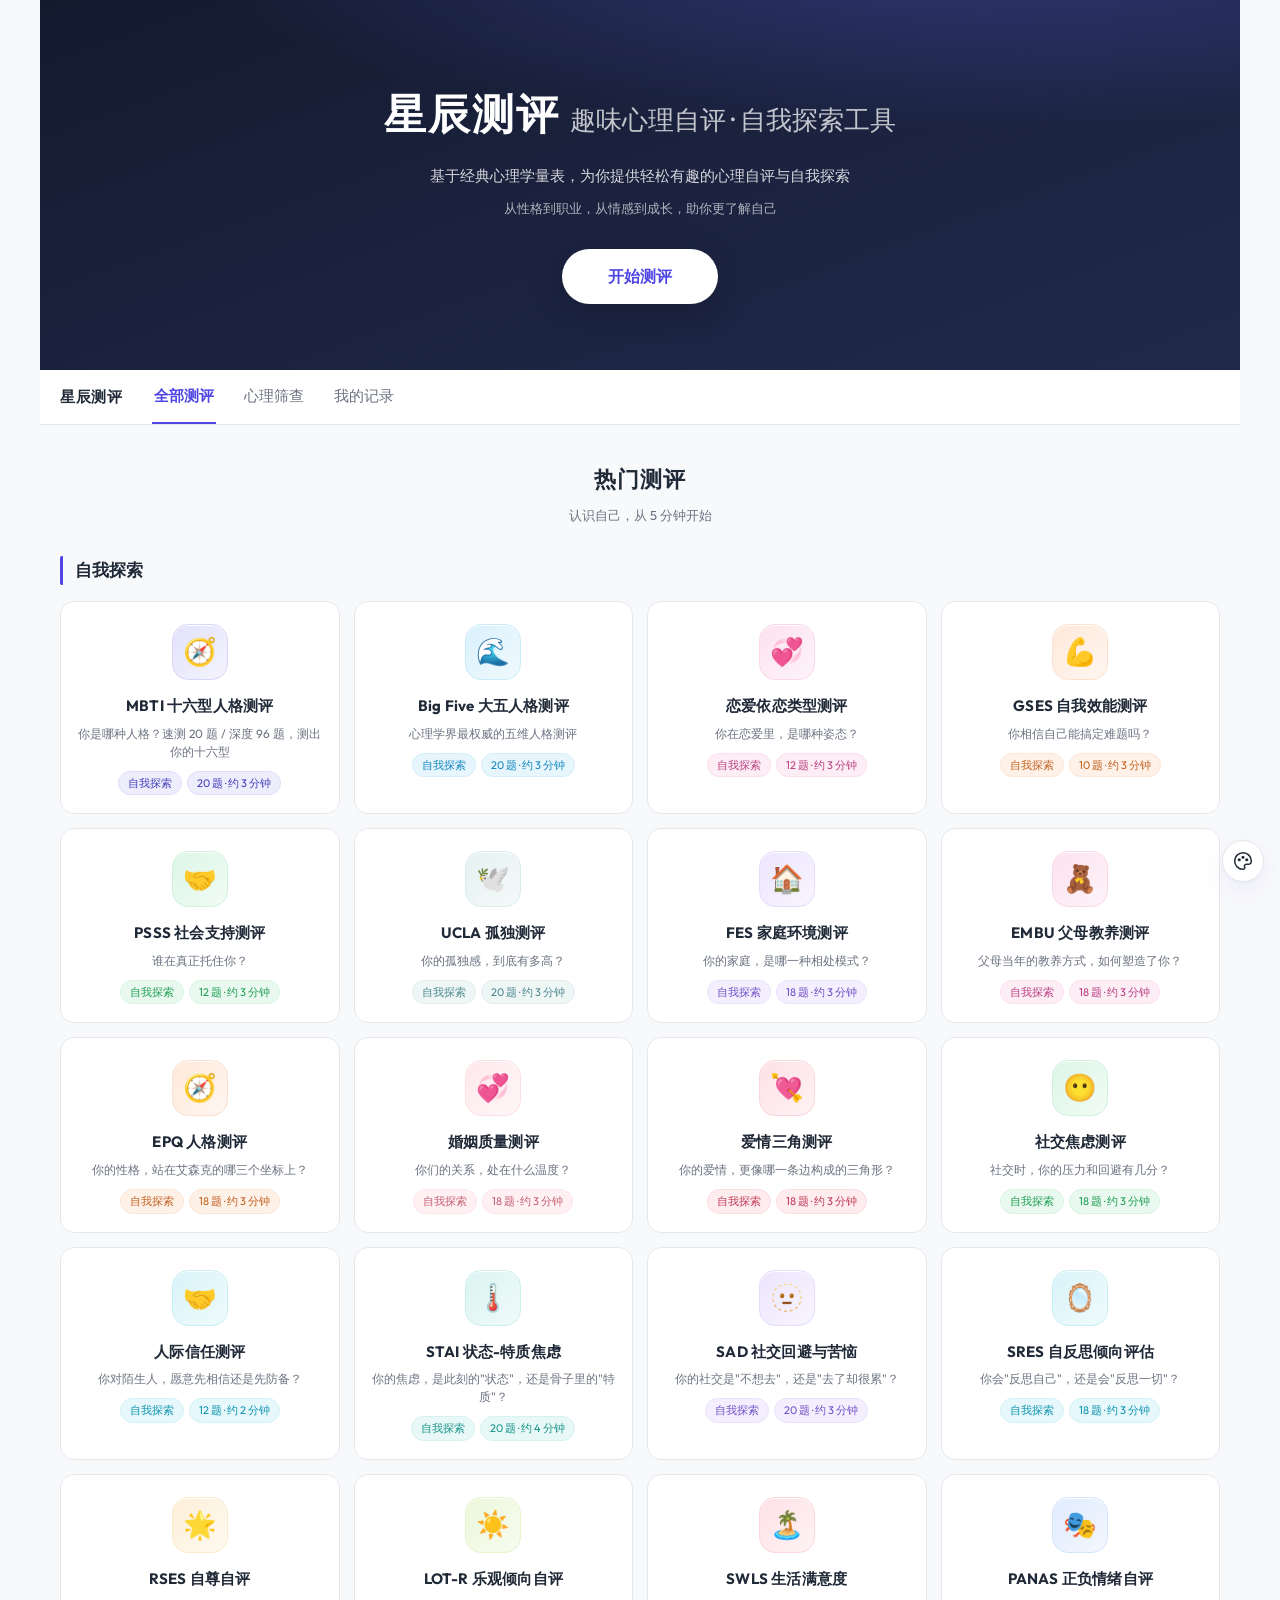
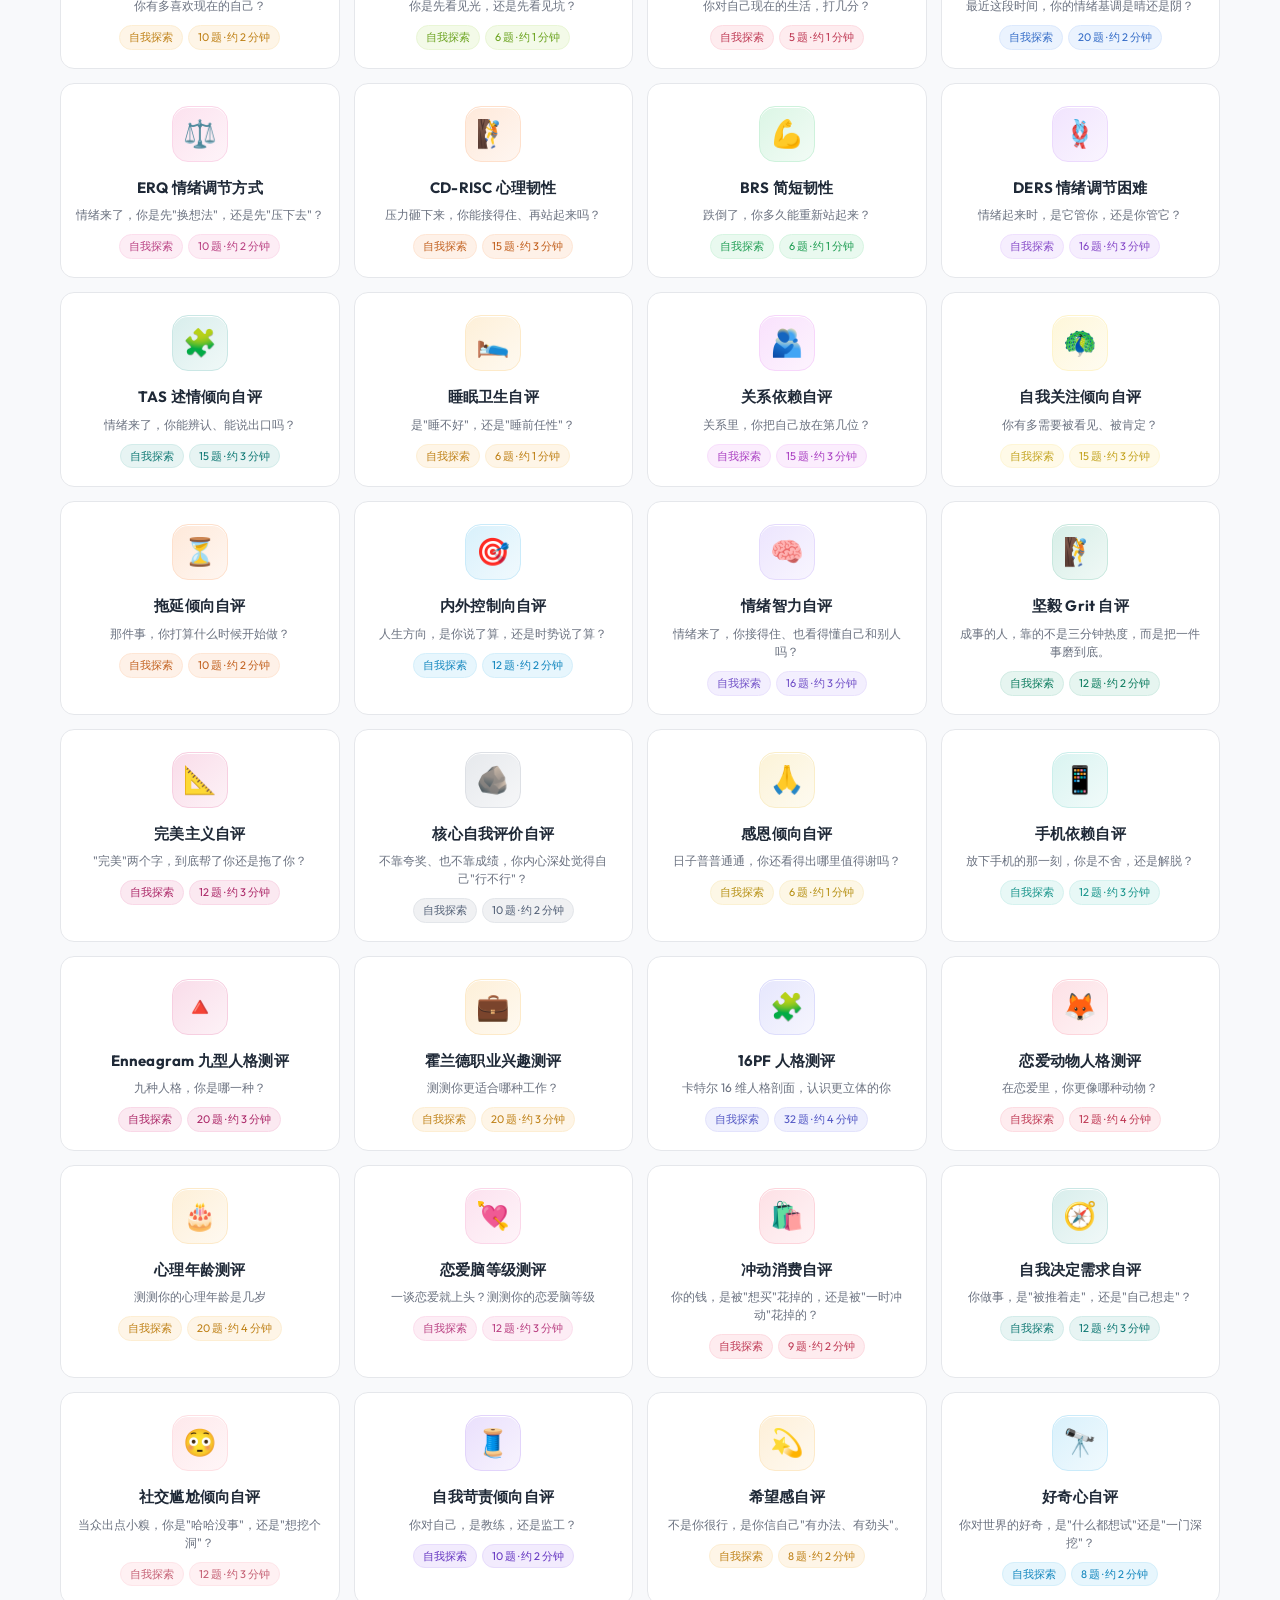
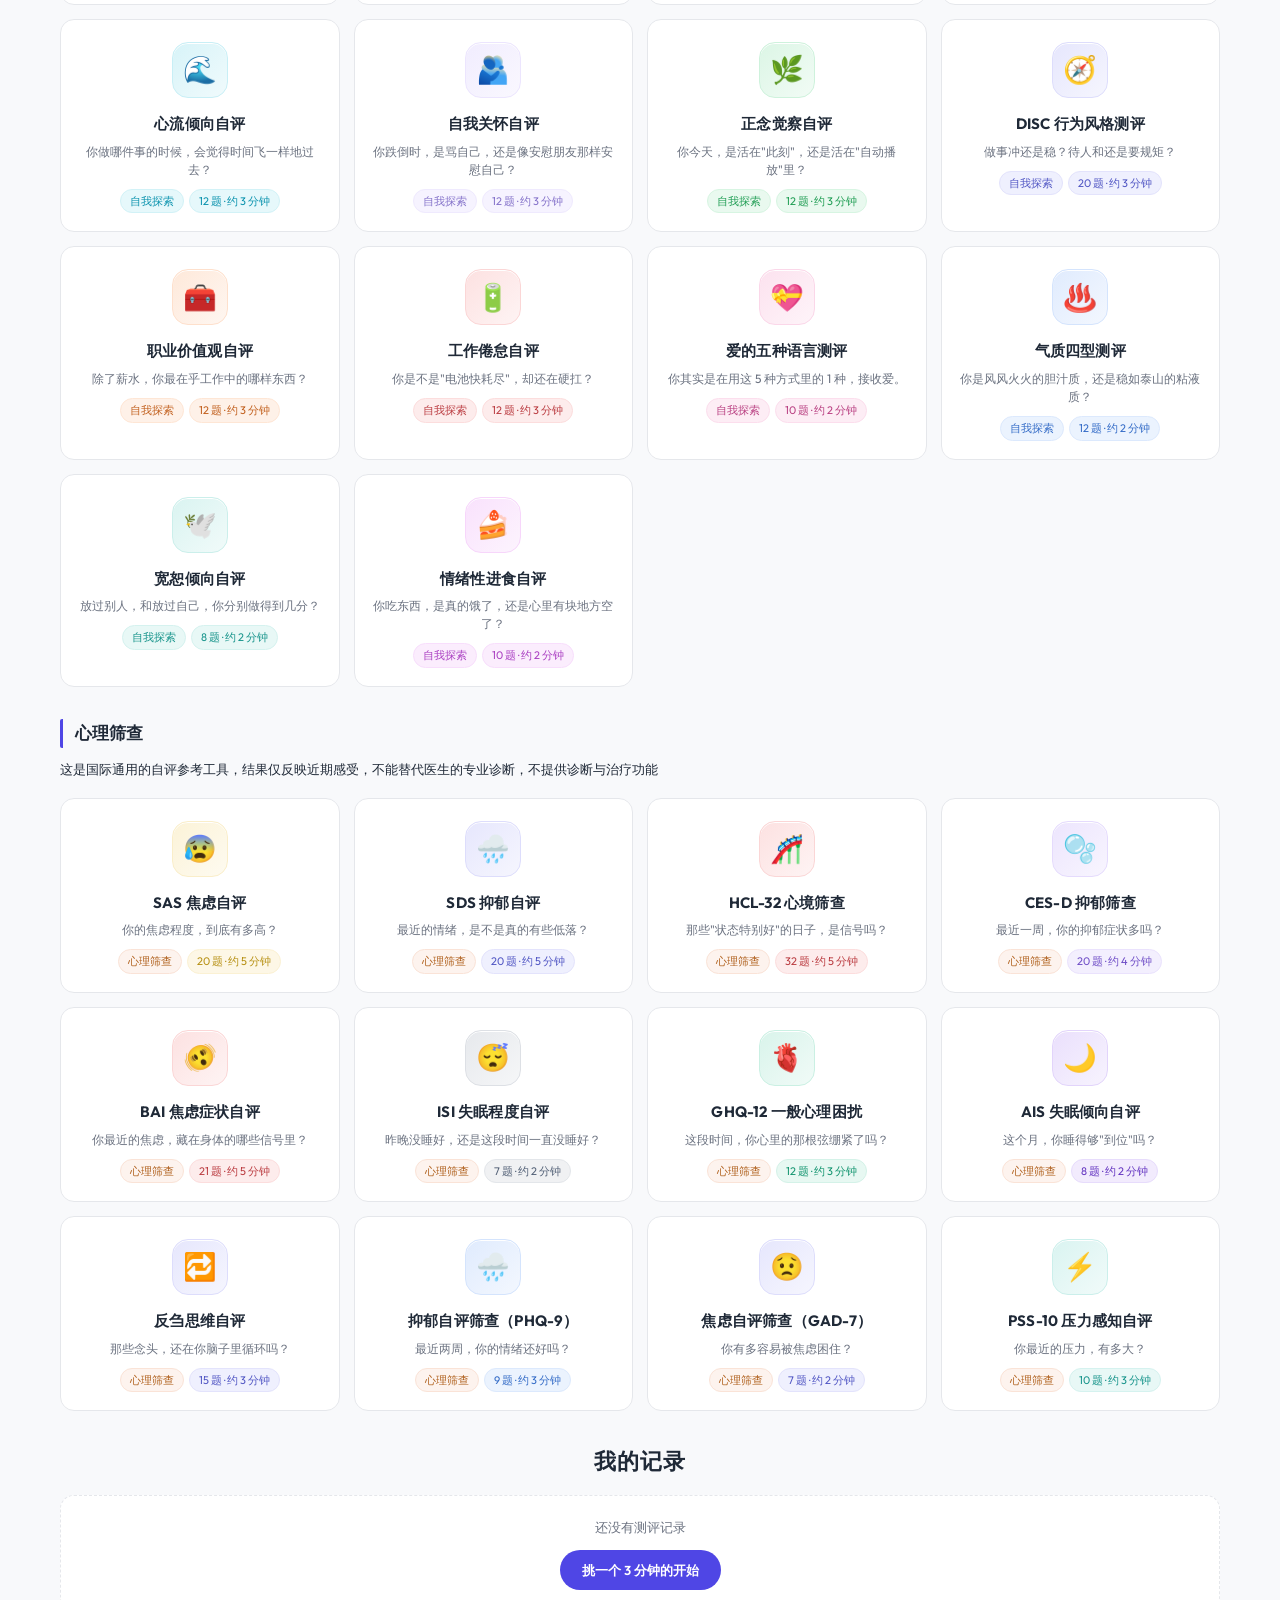
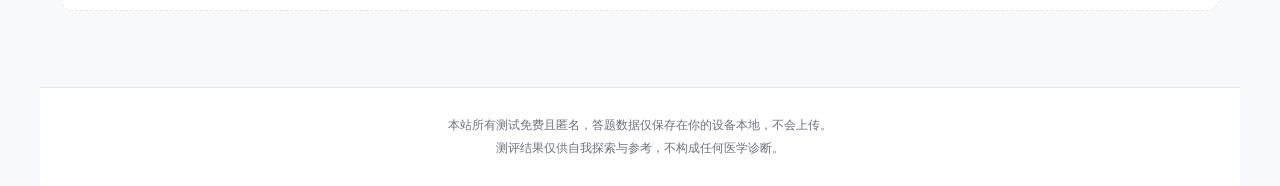
==== commit 8a3da62d: "feat: 新增成长/职场/关系/生活四簇共12量表，全站达70张" ====
--- a/index.html
+++ b/index.html
@@ -134,6 +134,18 @@
 <script src="data/sdt.js"></script>
 <script src="data/embarrass.js"></script>
 <script src="data/selfcrit.js"></script>
+<script src="data/hope.js"></script>
+<script src="data/curio.js"></script>
+<script src="data/flow.js"></script>
+<script src="data/selfcomp.js"></script>
+<script src="data/mindful.js"></script>
+<script src="data/disc.js"></script>
+<script src="data/workval.js"></script>
+<script src="data/burno.js"></script>
+<script src="data/love5.js"></script>
+<script src="data/temp4.js"></script>
+<script src="data/forgive.js"></script>
+<script src="data/binge.js"></script>
 <script src="js/home.js?v=20260901c"></script>
 </body>
 </html>
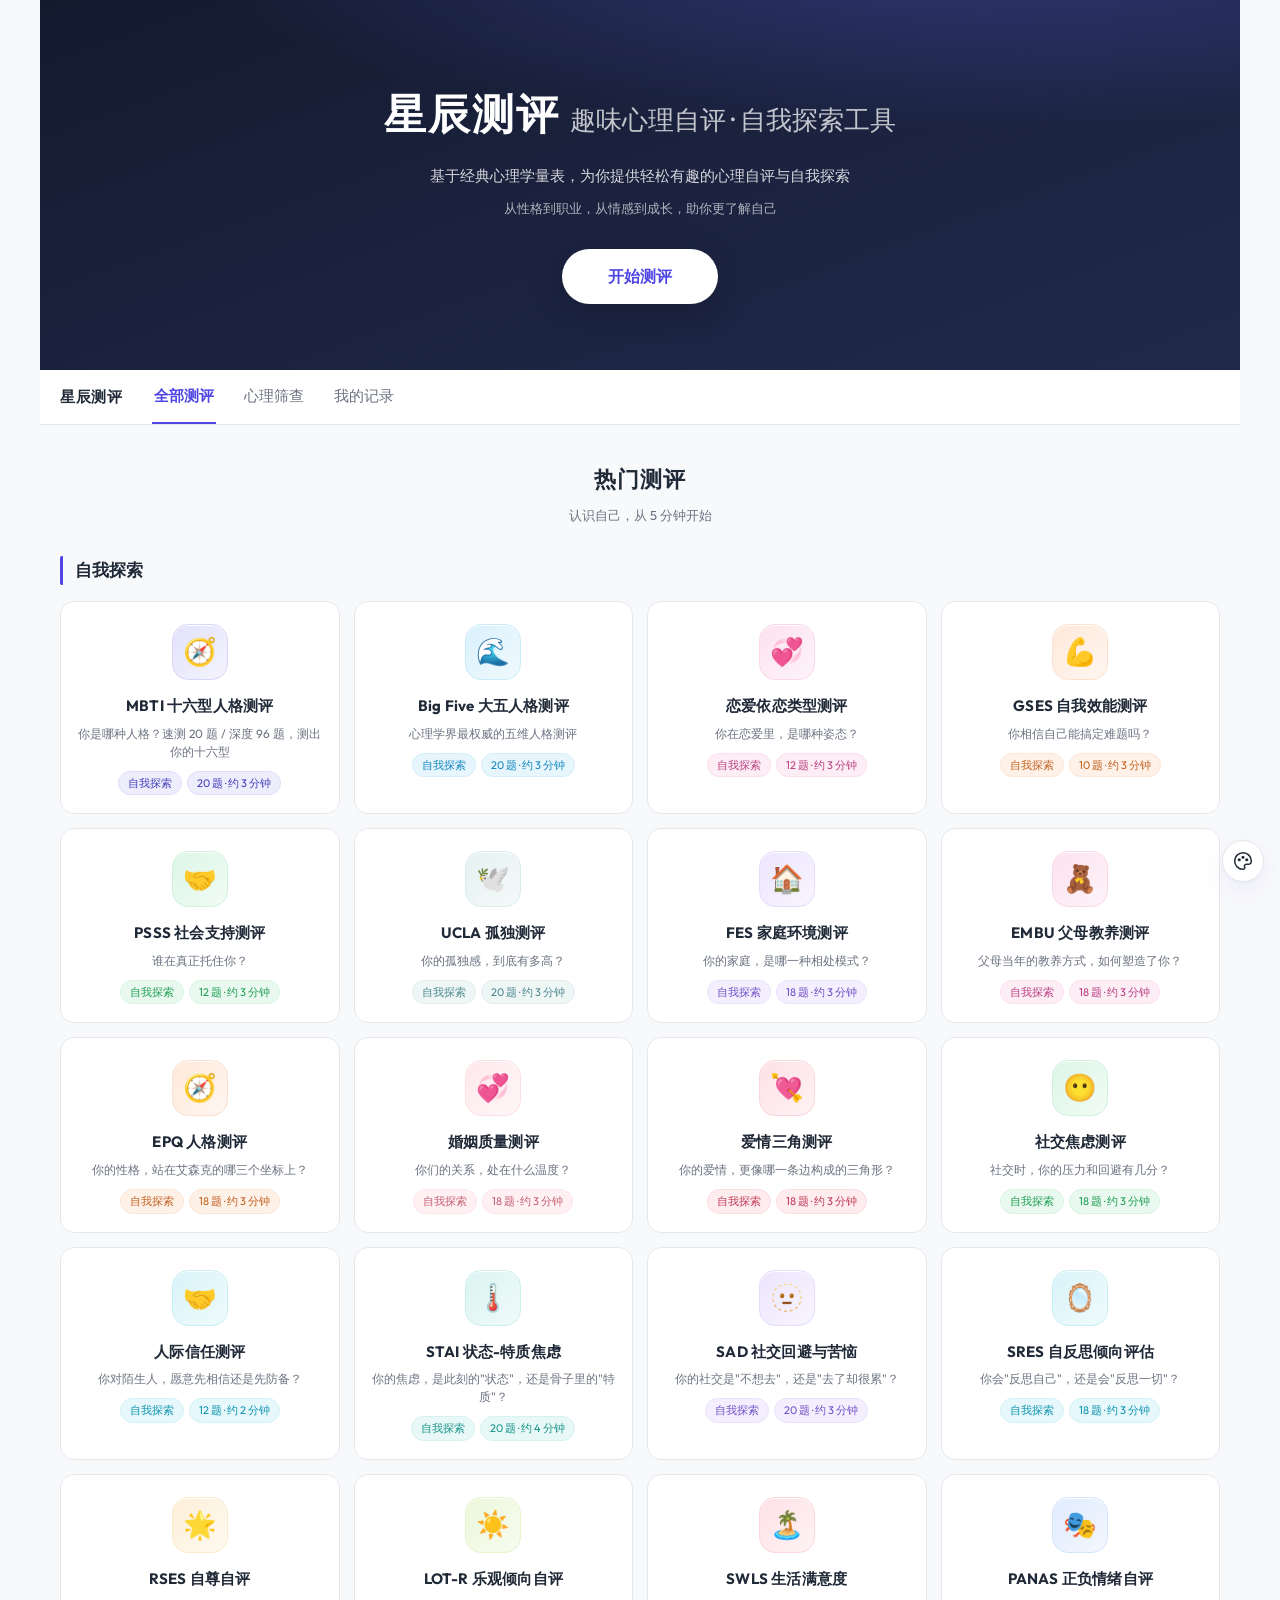
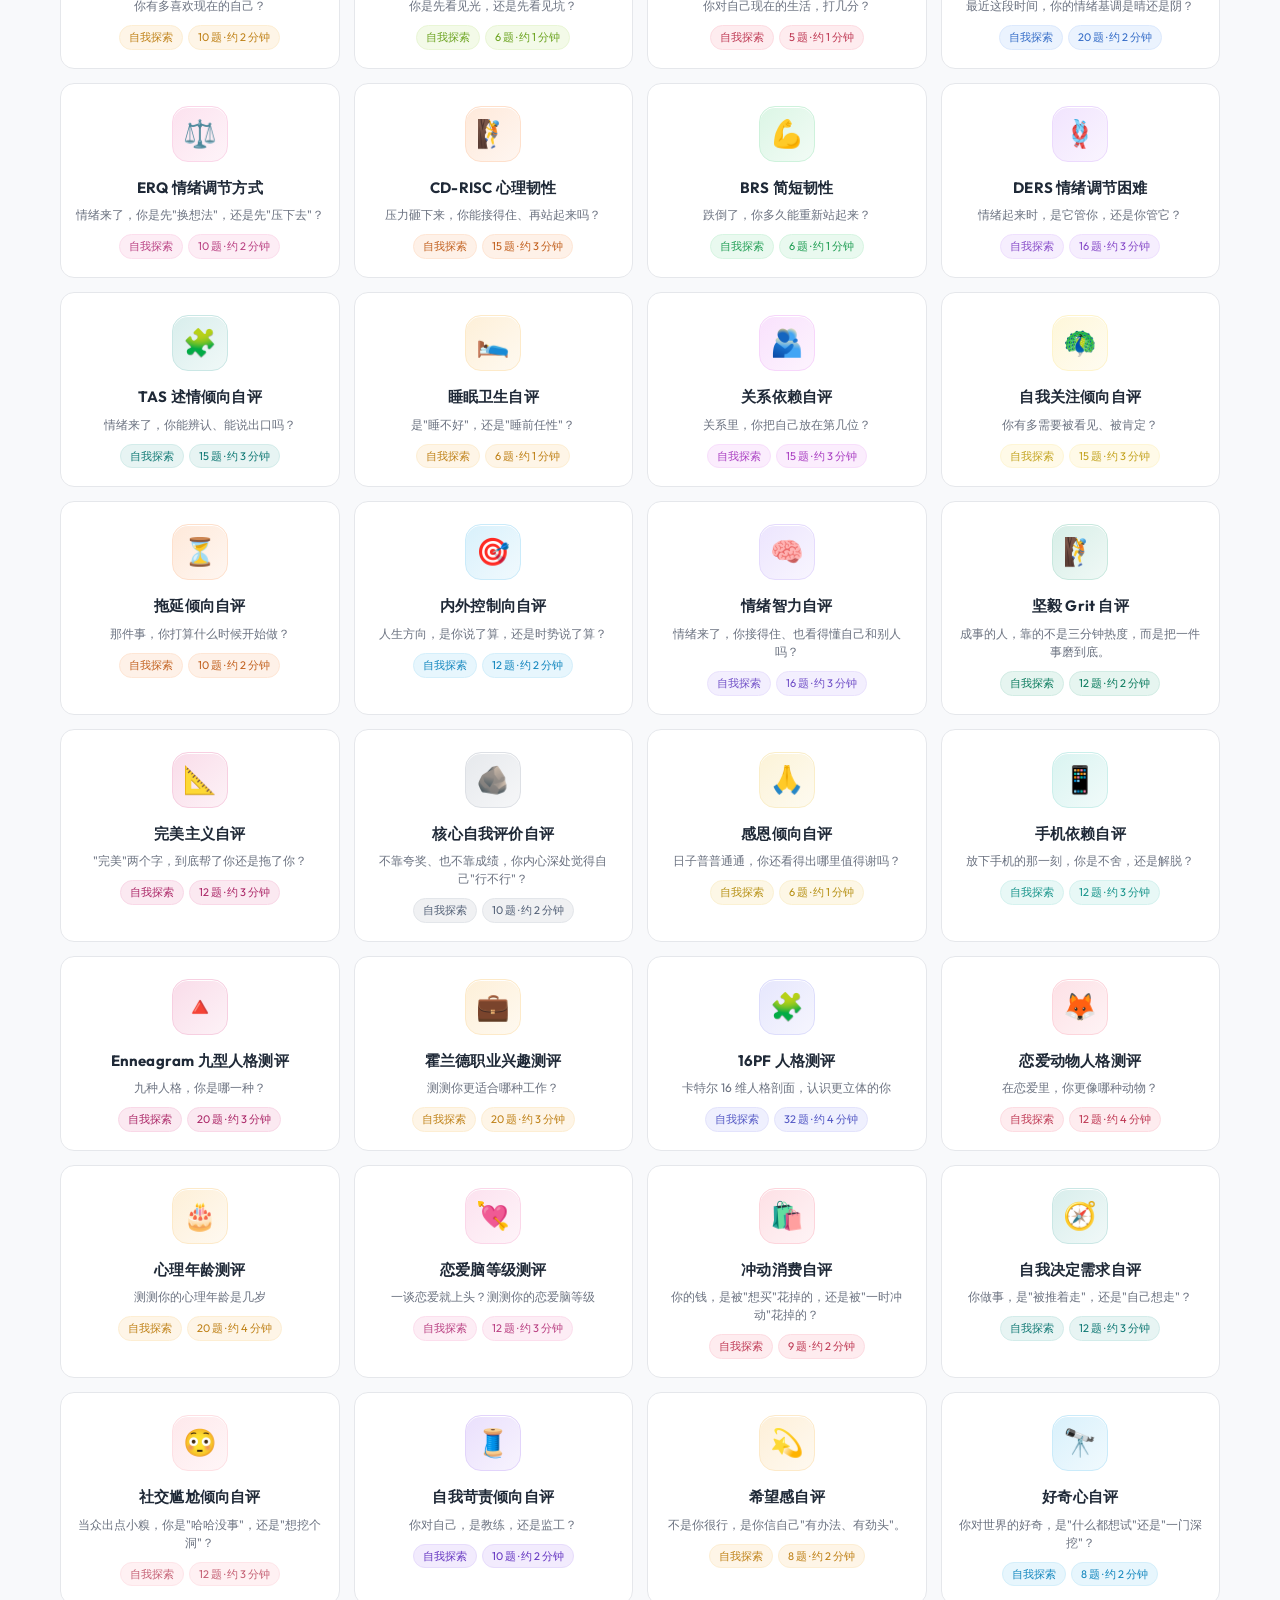
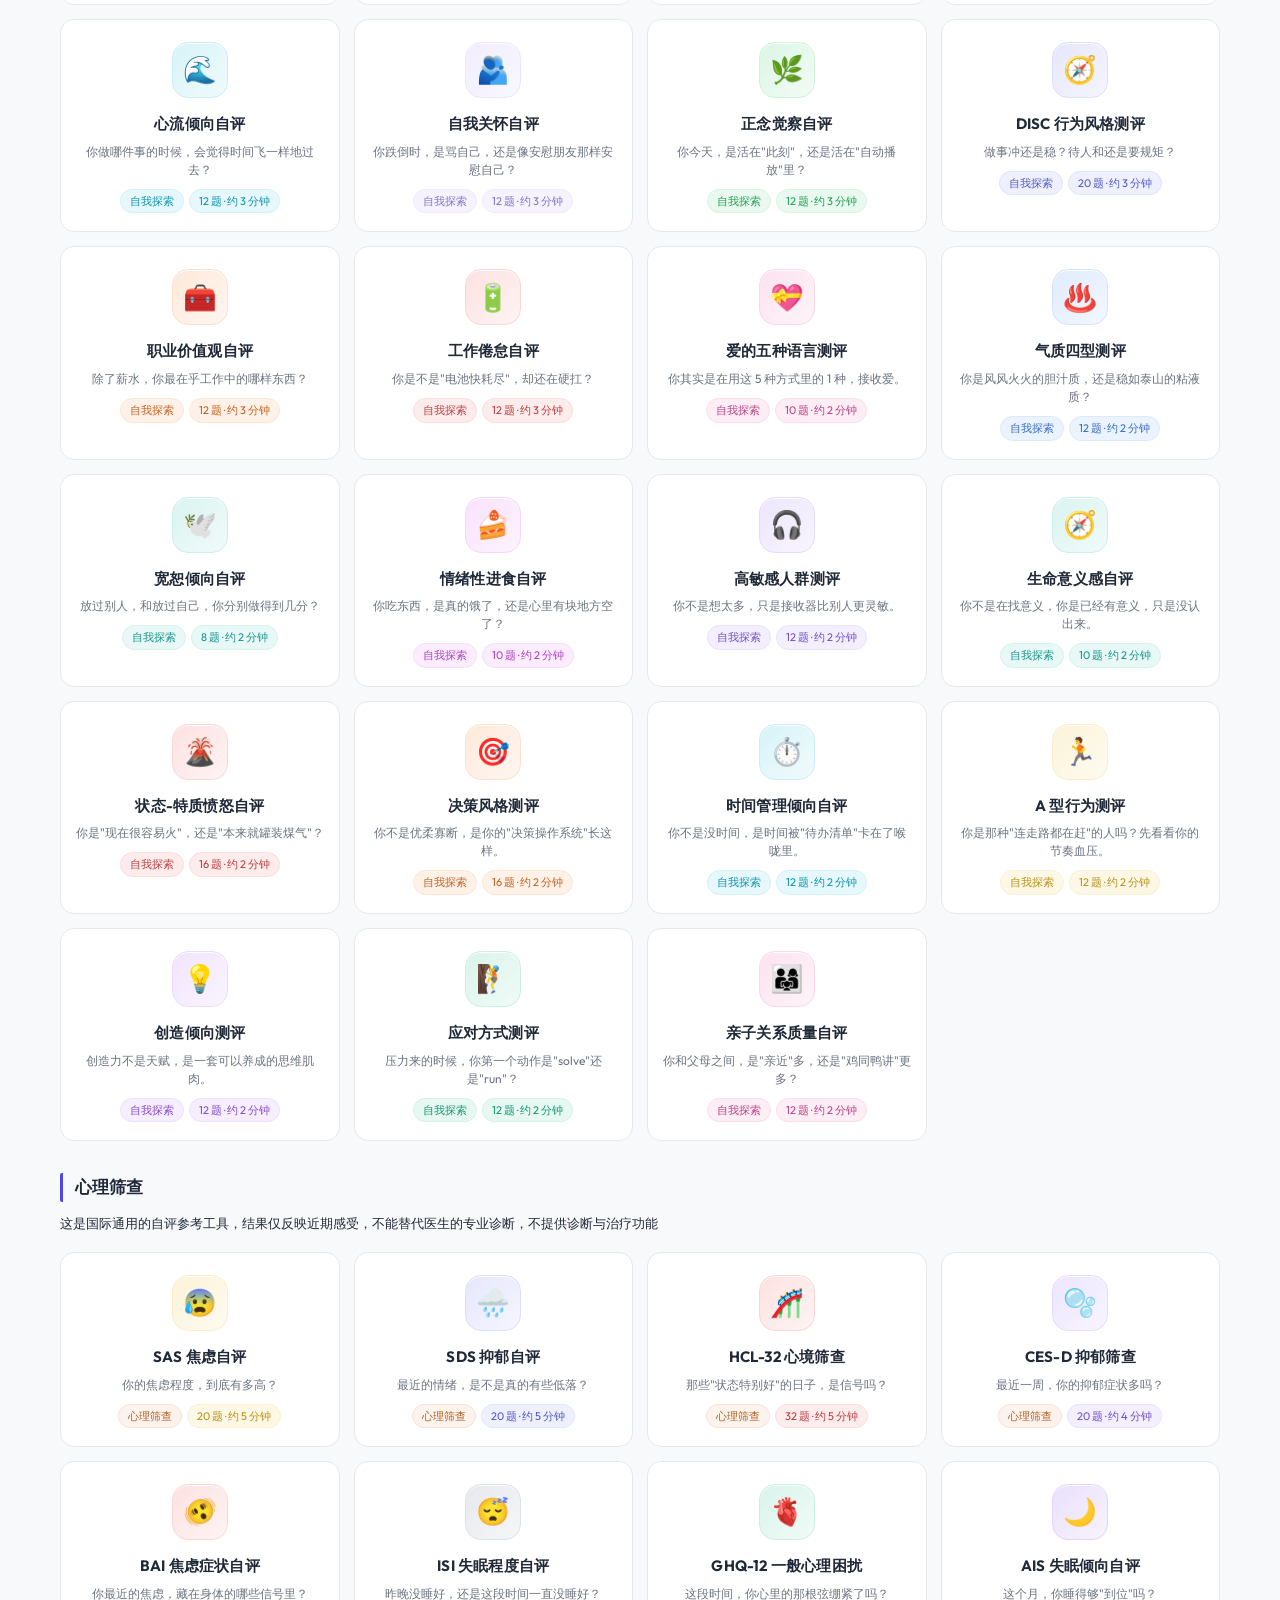
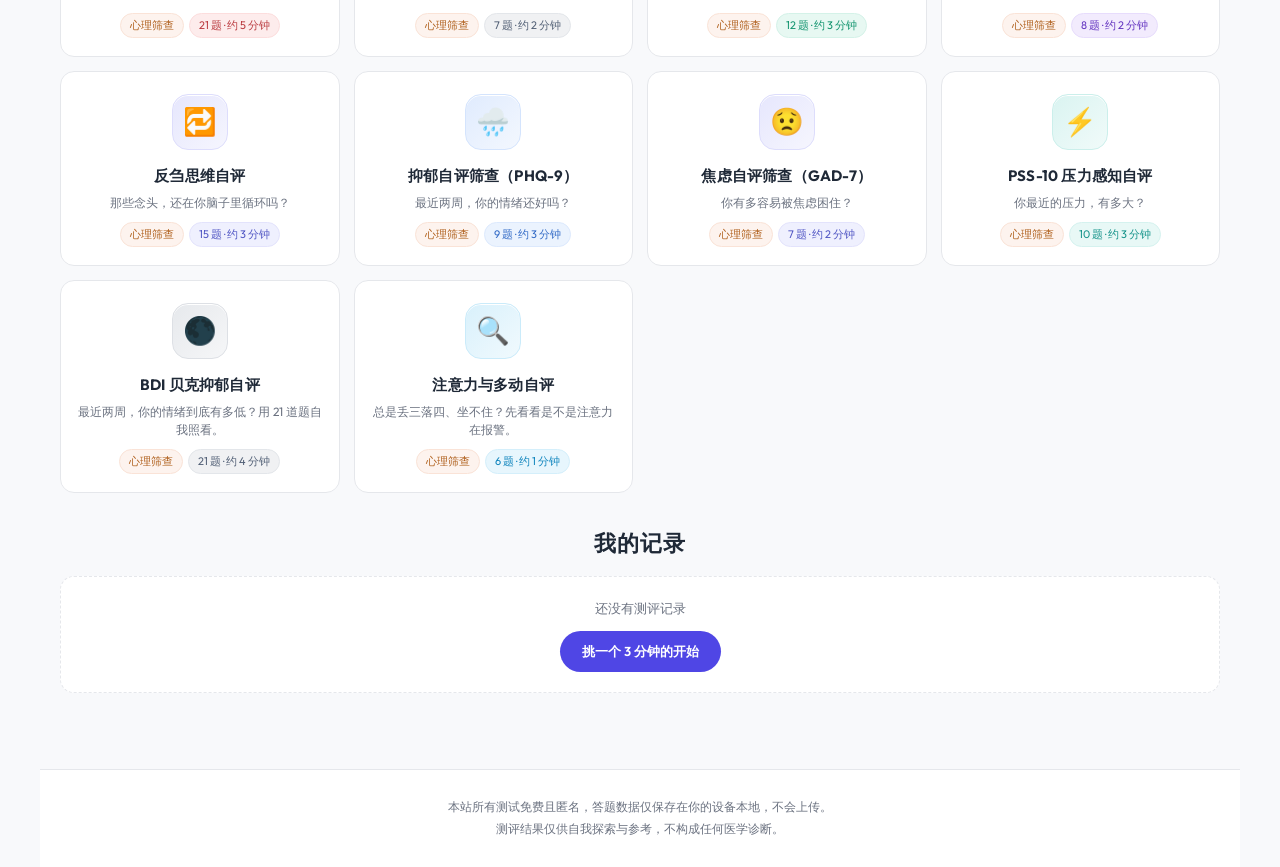
==== commit 621d6602: "feat: 续铺11张量表（情绪/决策/注意力/亲子），全站达81张 新量表： - bdi: BDI 贝克抑郁自评（sum/screen） - staxi: 状态-特质愤怒（dims） - hsp: " ====
--- a/index.html
+++ b/index.html
@@ -146,6 +146,17 @@
 <script src="data/temp4.js"></script>
 <script src="data/forgive.js"></script>
 <script src="data/binge.js"></script>
+<script src="data/hsp.js"></script>
+<script src="data/meaning.js"></script>
+<script src="data/staxi.js"></script>
+<script src="data/bdi.js"></script>
+<script src="data/decis.js"></script>
+<script src="data/time.js"></script>
+<script src="data/typea.js"></script>
+<script src="data/creat.js"></script>
+<script src="data/copy.js"></script>
+<script src="data/asrs.js"></script>
+<script src="data/parel.js"></script>
 <script src="js/home.js?v=20260901c"></script>
 </body>
 </html>
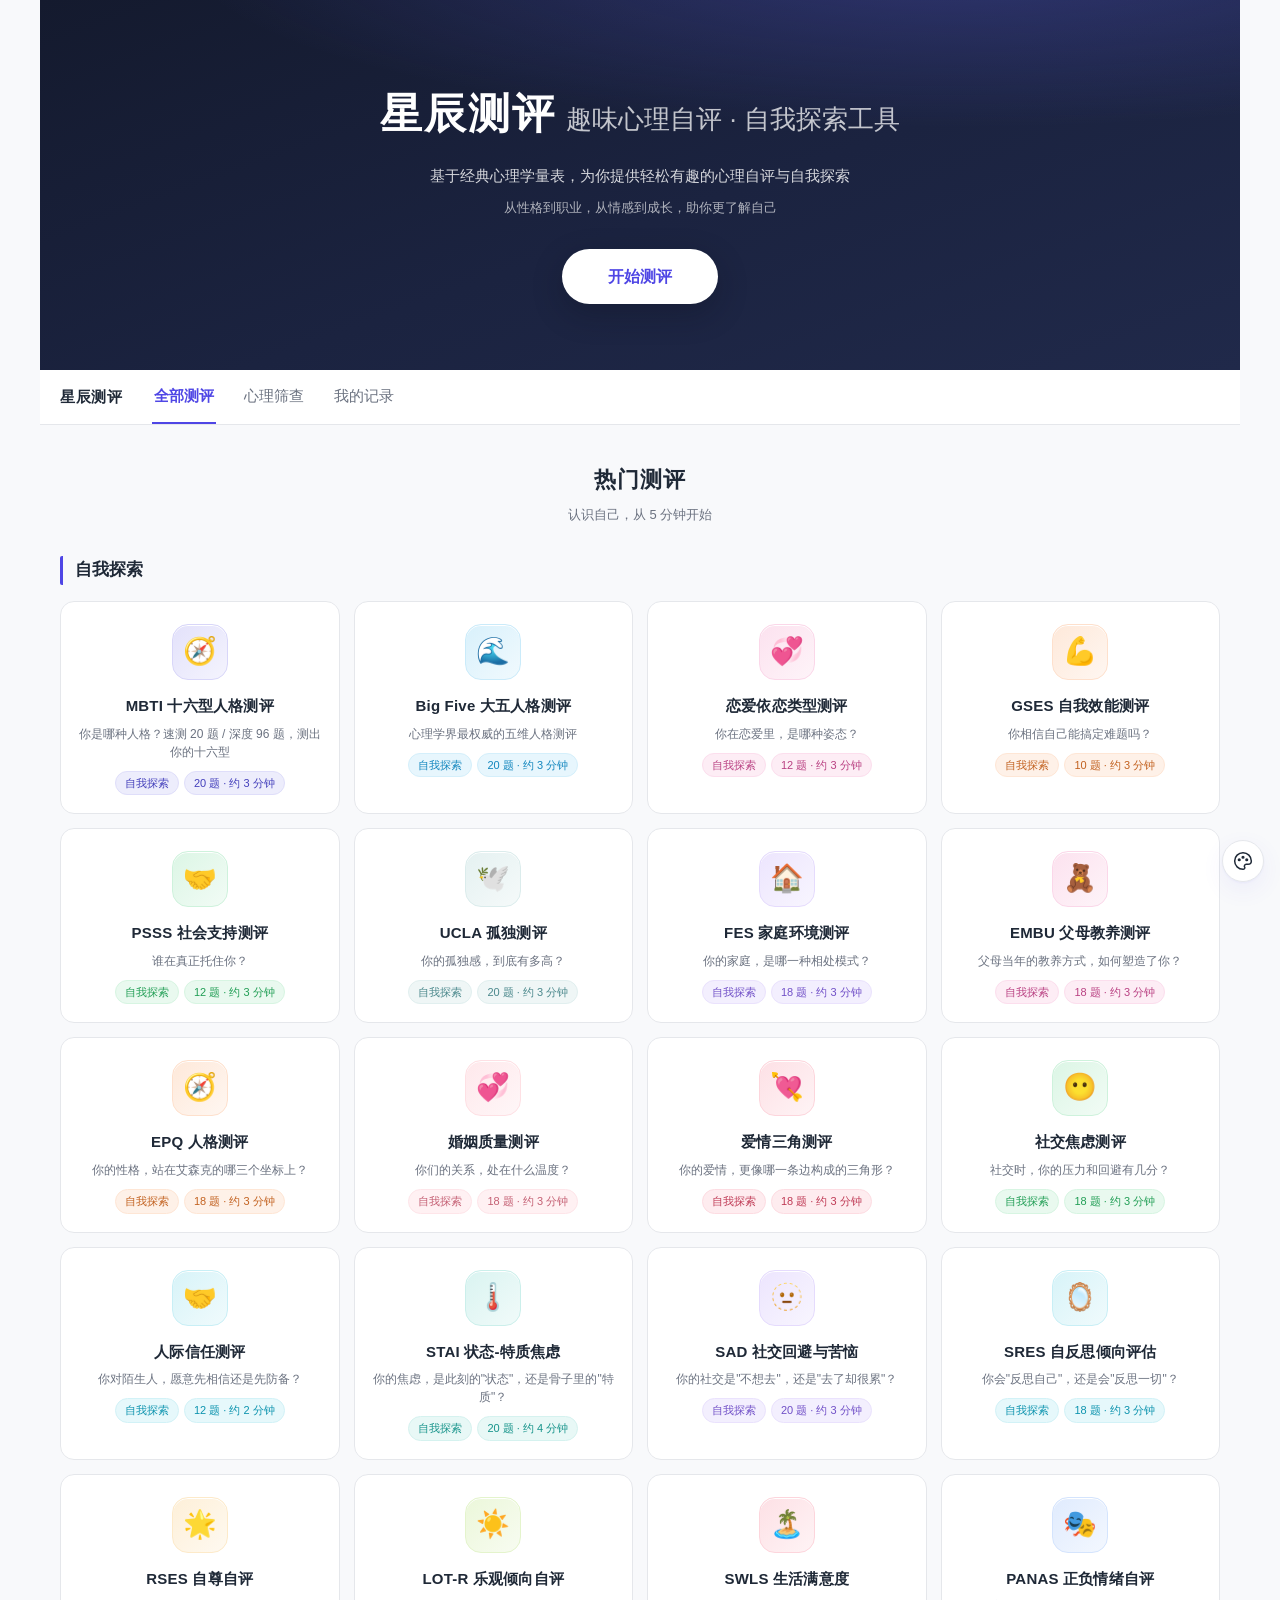
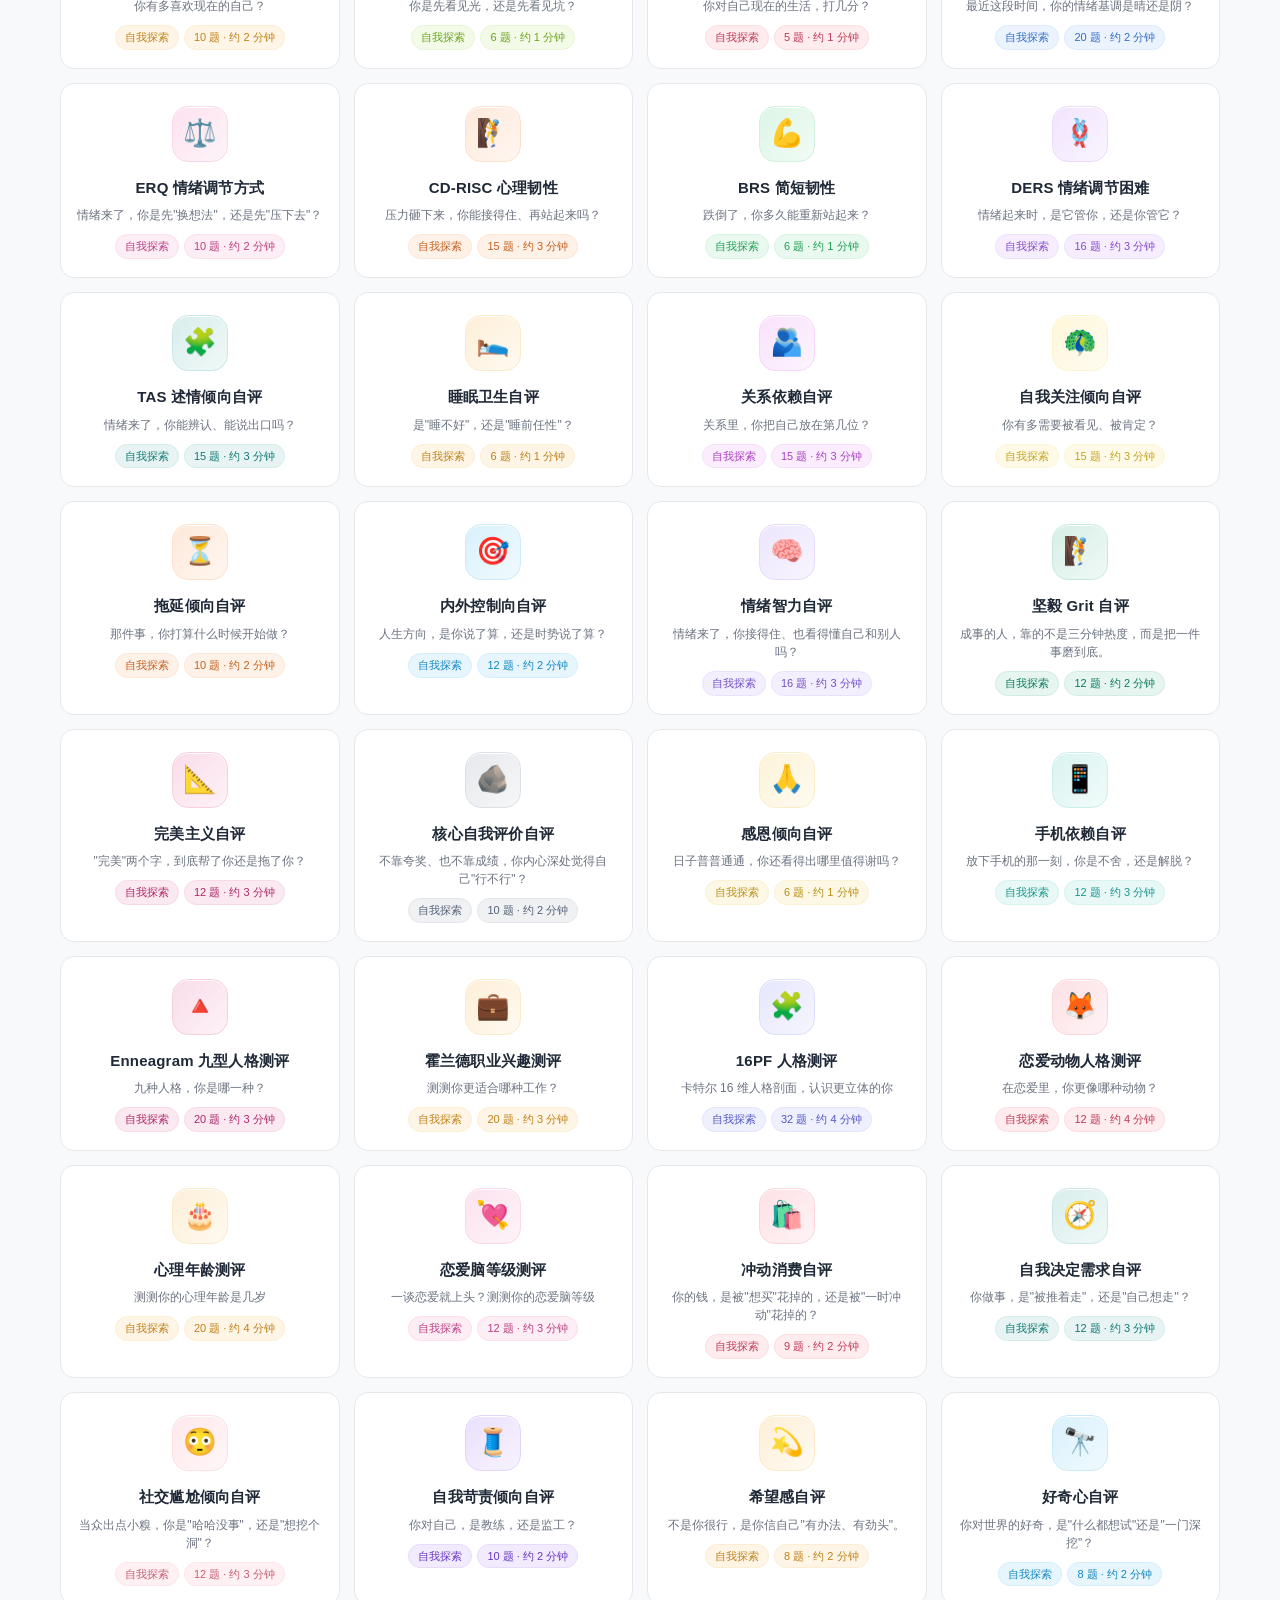
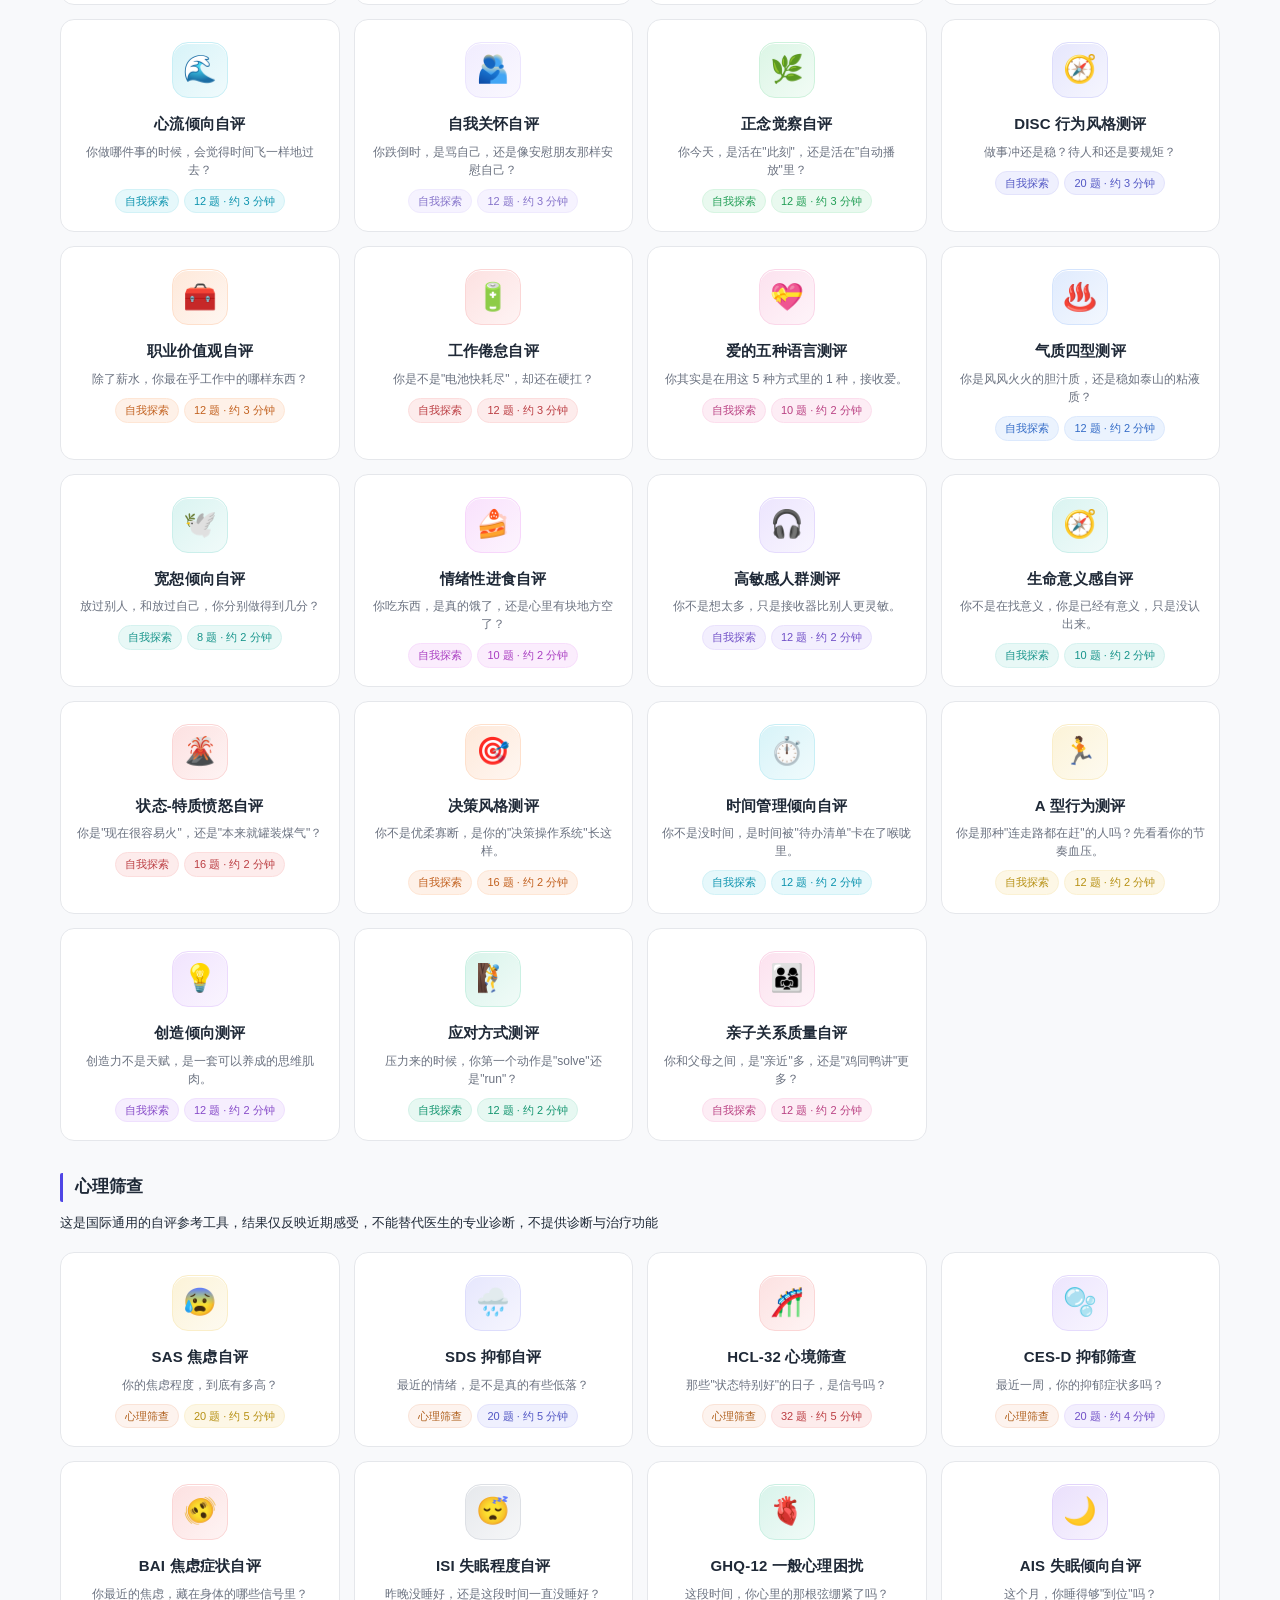
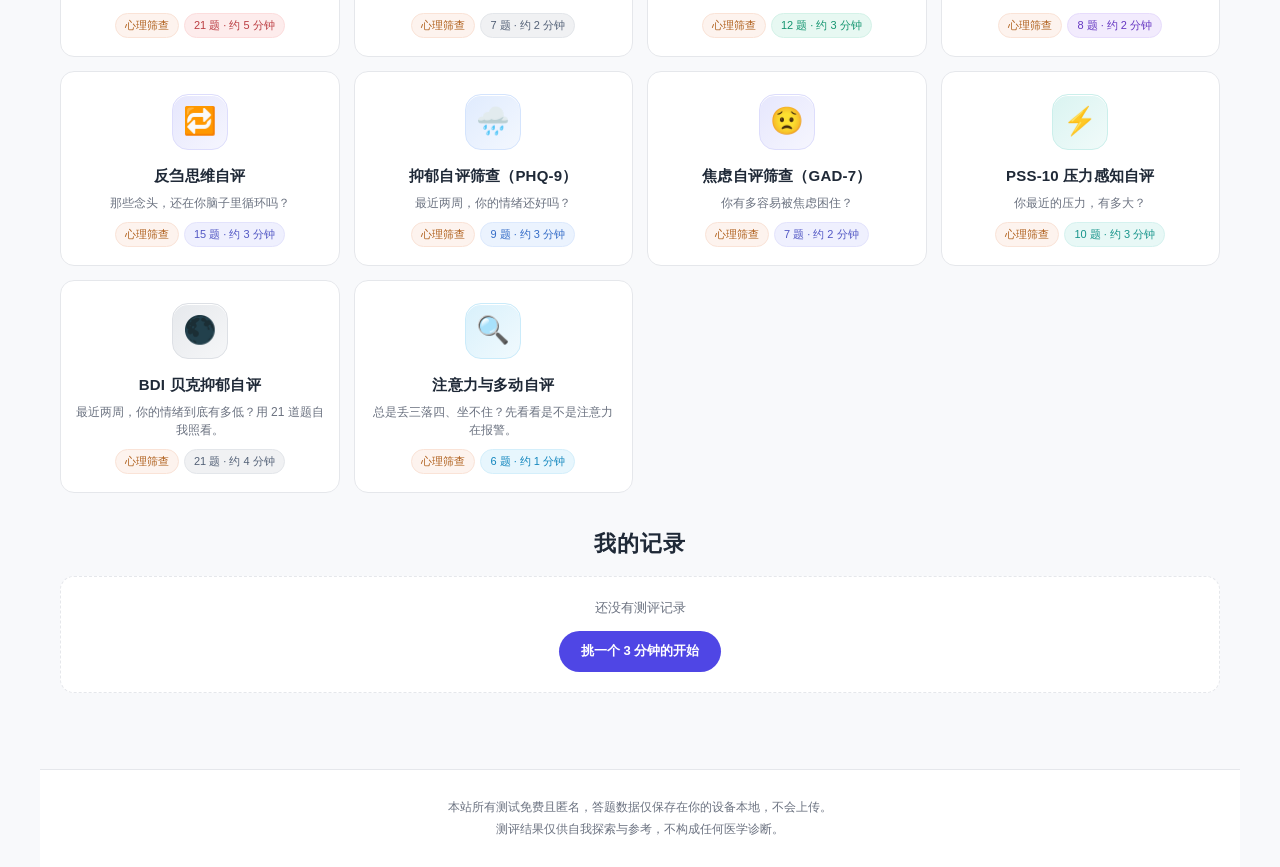
==== commit 4d112f57: "refactor: 专题页按钮去冗余 + 版本选择闸门 + 补返回首页入口 - 移除专题页中部冗余的 startBtn3「开始测试」，只留首屏 Hero 与底部收尾两个转化触点 - 双版本量表必须先显" ====
--- a/index.html
+++ b/index.html
@@ -7,7 +7,7 @@
 <meta name="theme-color" content="#4f46e5">
 <title>星辰测评 · 免费心理自评</title>
 <link rel="icon" href="data:image/svg+xml,%3Csvg xmlns='http://www.w3.org/2000/svg' viewBox='0 0 32 32'%3E%3Crect width='32' height='32' rx='8' fill='%234f46e5'/%3E%3Cpath d='M16 7l2.7 6.2 6.7.6-5.1 4.4 1.5 6.5L16 21.2l-5.8 3.5 1.5-6.5-5.1-4.4 6.7-.6z' fill='%23fff'/%3E%3C/svg%3E">
-<link rel="stylesheet" href="css/style.css?v=20260901e">
+<link rel="stylesheet" href="css/style.css?v=20260901f">
 <script src="js/theme.js?v=20260901b"></script>
 </head>
 <body>
--- a/css/style.css
+++ b/css/style.css
@@ -1,7 +1,9 @@
-@import url('https://fonts.googleapis.com/css2?family=Outfit:wght@400;500;600;700&display=swap');
-
 /* ============================================================
    星辰测评 · 全站样式 v2（专业克制风）
+   说明：拉丁/数字/中文一律走系统字体栈（下方 body 字体栈已含
+   PingFang SC / HarmonyOS Sans SC / 微软雅黑），不再引入外部
+   Google Fonts，避免国内引直连被拦、消除首屏渲染阻塞，契合
+   零依赖免登录定位。如后续想换特调英文标题字，再本地化引入。
    设计原则：留白 / 克制的单主色 / 统一间距（4-8px 基准）/
    细腻阴影 / 一致的圆角体系
    主色：#4f46e5（indigo），大面积浅色留白
@@ -68,7 +70,7 @@
 body {
   background-color: var(--bg);
   color: var(--ink);
-  font-family: "Outfit", -apple-system, BlinkMacSystemFont, "Segoe UI", "PingFang SC",
+  font-family: -apple-system, BlinkMacSystemFont, "Segoe UI", "PingFang SC",
     "HarmonyOS Sans SC", "Hiragino Sans GB", "Microsoft YaHei", sans-serif;
   -webkit-font-smoothing: antialiased;
   -moz-osx-font-smoothing: grayscale;
@@ -639,9 +641,17 @@
 }
 .lp-what__lead:empty { display: none; }
 
-/* 版本选择下方的开始测试按钮 */.lp-start-cta { text-align: center; padding: 10px 20px 0; }
-.lp-start-cta__btn { display: inline-block; width: auto; padding: 12px 40px; font-size: 15px; }
-.lp-start-cta__hint { margin-top: 10px; font-size: 12px; color: var(--ink-soft); }
+/* 专题页顶部导航（返回首页） */
+.lp-nav { display: flex; align-items: center; padding: 12px 20px; }
+.lp-nav__brand { display: inline-flex; align-items: center; font-size: 16px; font-weight: 700; color: var(--ink); text-decoration: none; }
+.lp-nav__brand:hover { color: var(--primary); }
+
+/* 版本需显式选择时的提醒高亮 */
+.lp-flash { animation: lpPulse 0.5s ease 3; border-radius: var(--radius); }
+@keyframes lpPulse {
+  0%, 100% { box-shadow: 0 0 0 0 rgba(79, 70, 229, 0); }
+  50% { box-shadow: 0 0 0 6px rgba(79, 70, 229, 0.22); }
+}
 
 /* 四象限 */
 .lp-quad { display: grid; grid-template-columns: 1fr 1fr; gap: 10px; margin-top: 6px; }
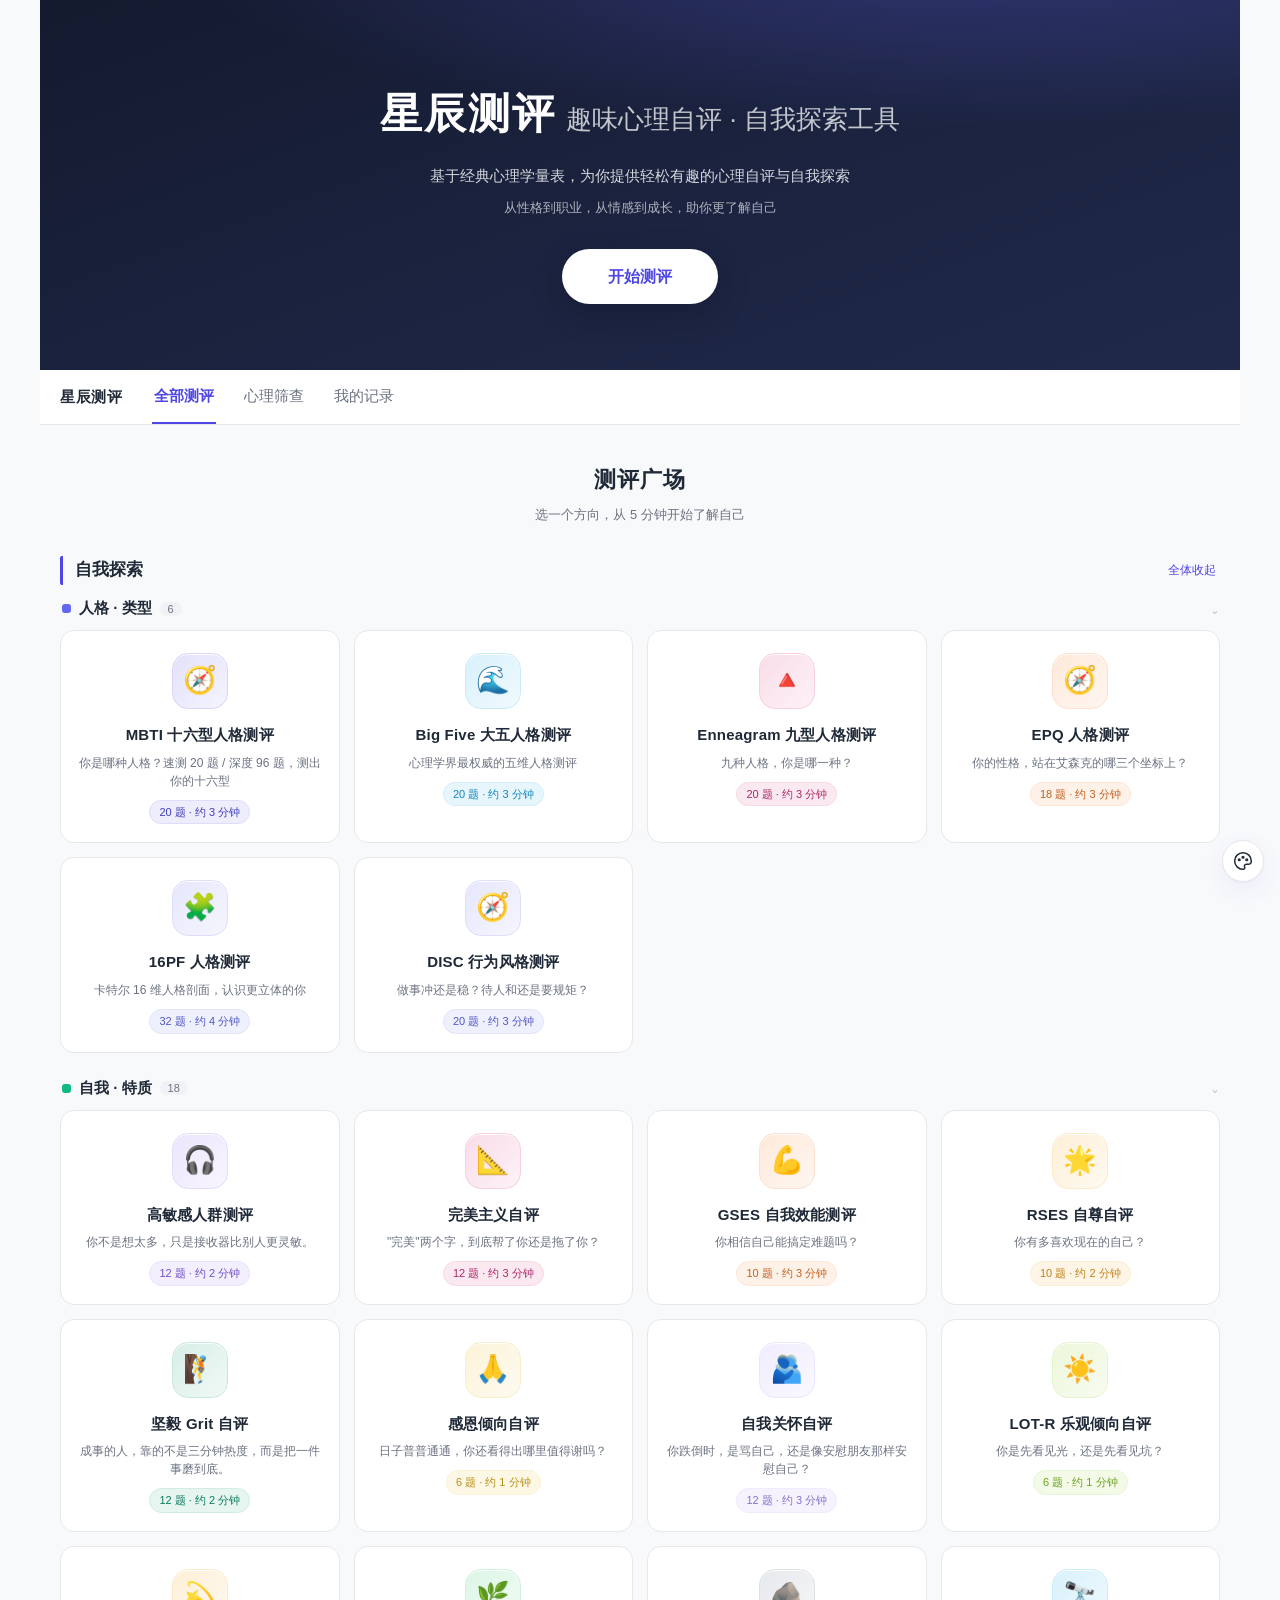
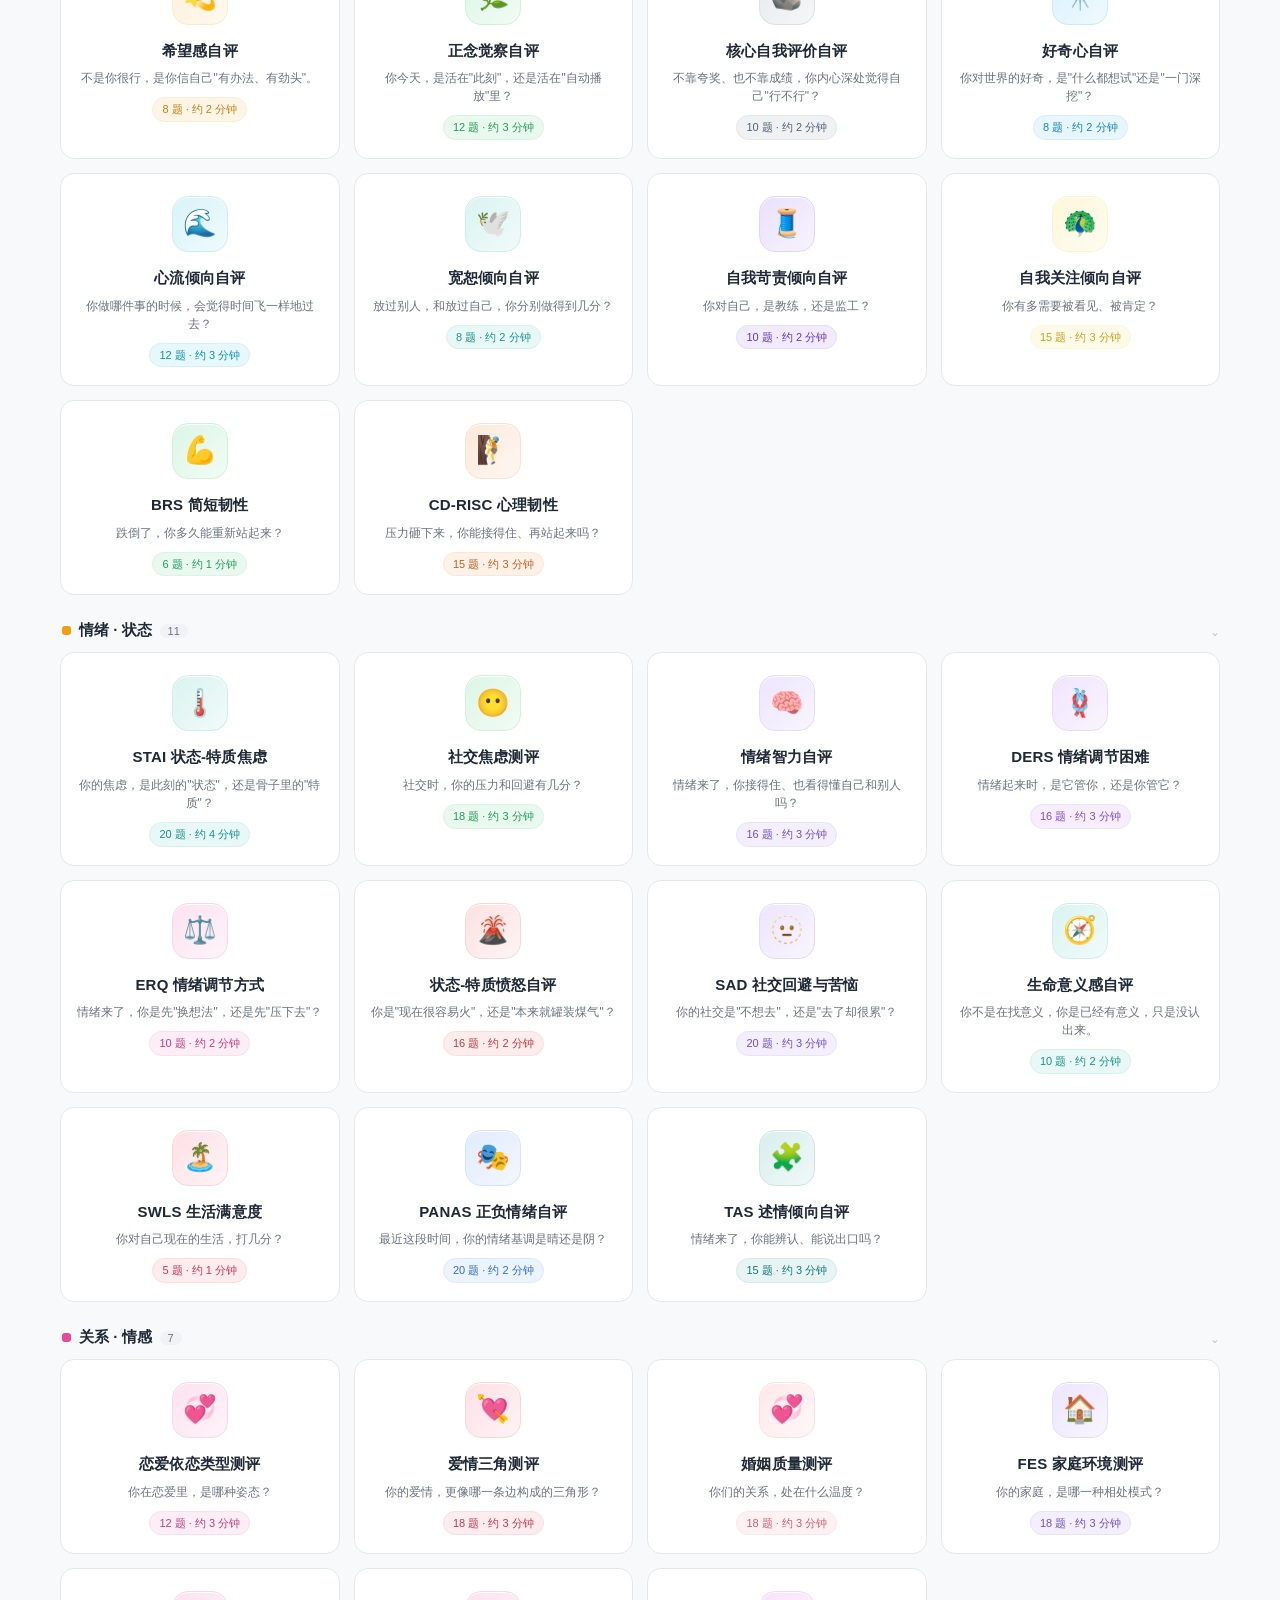
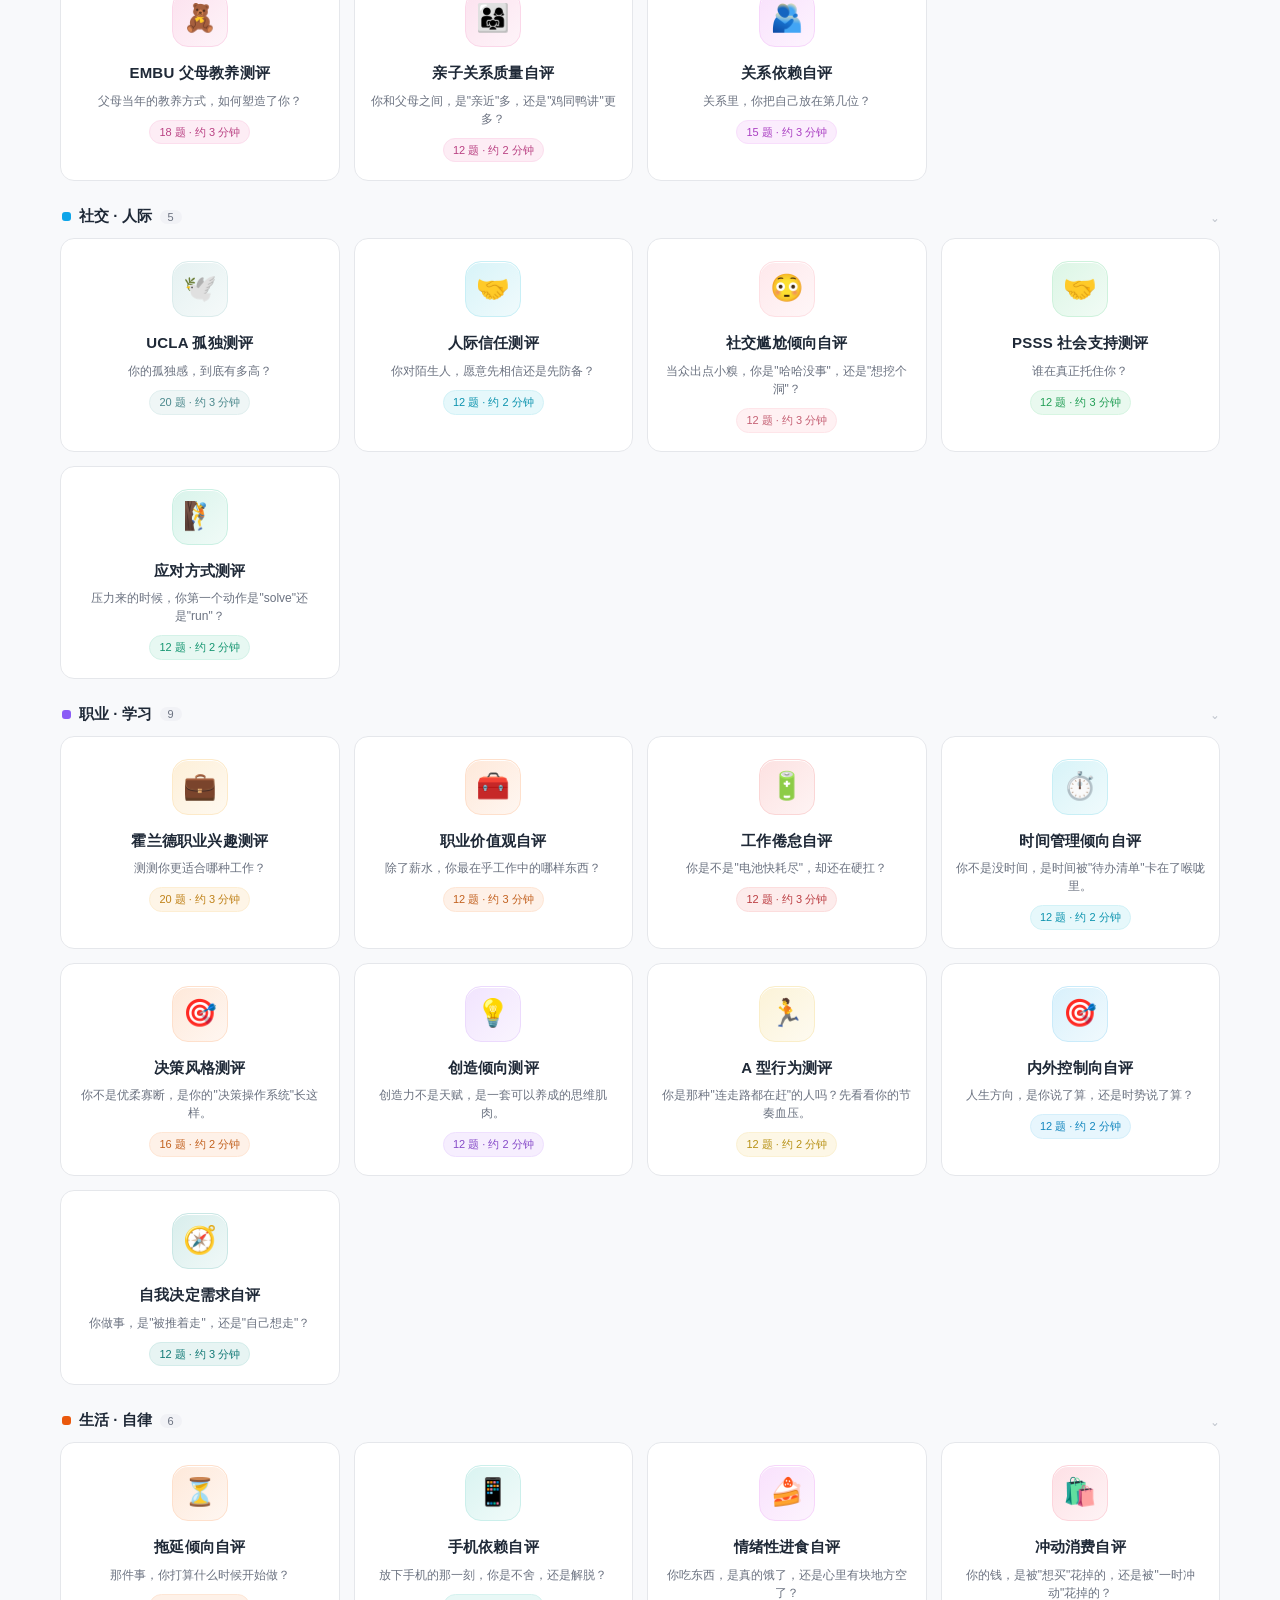
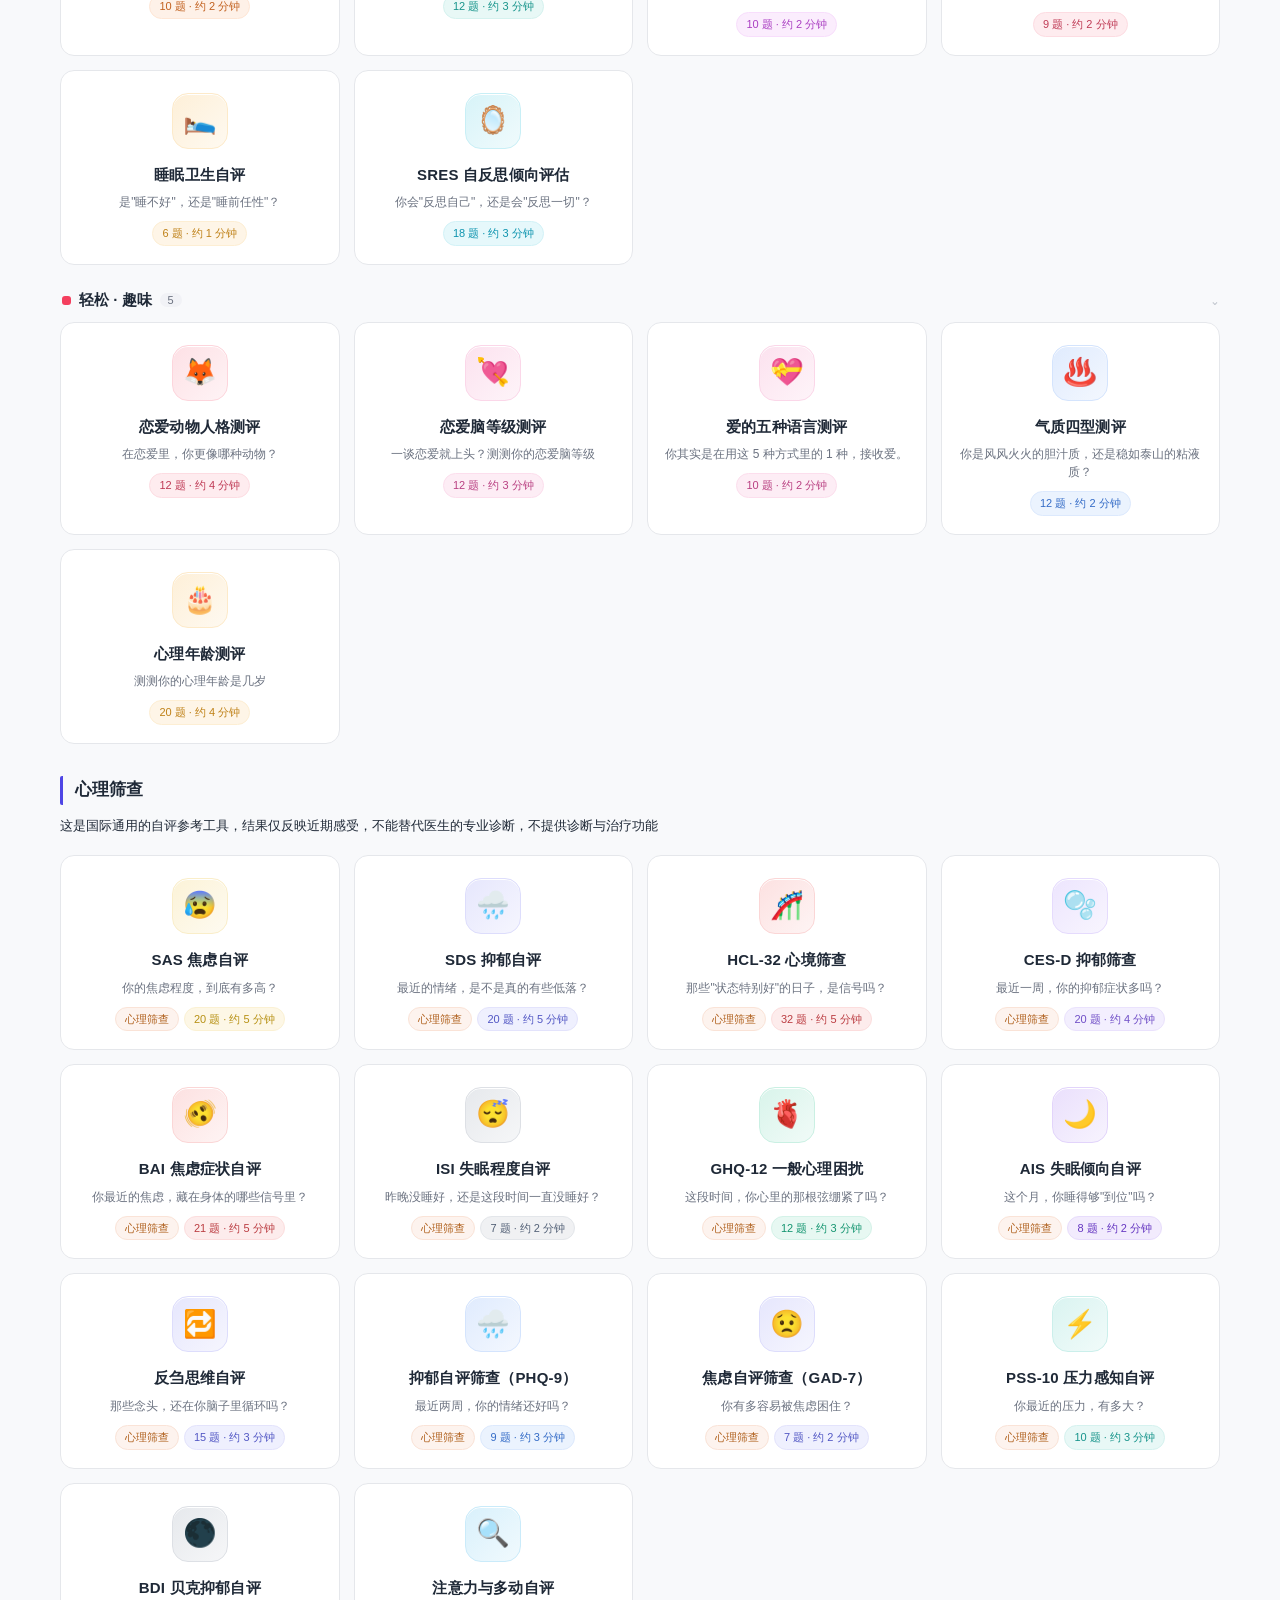
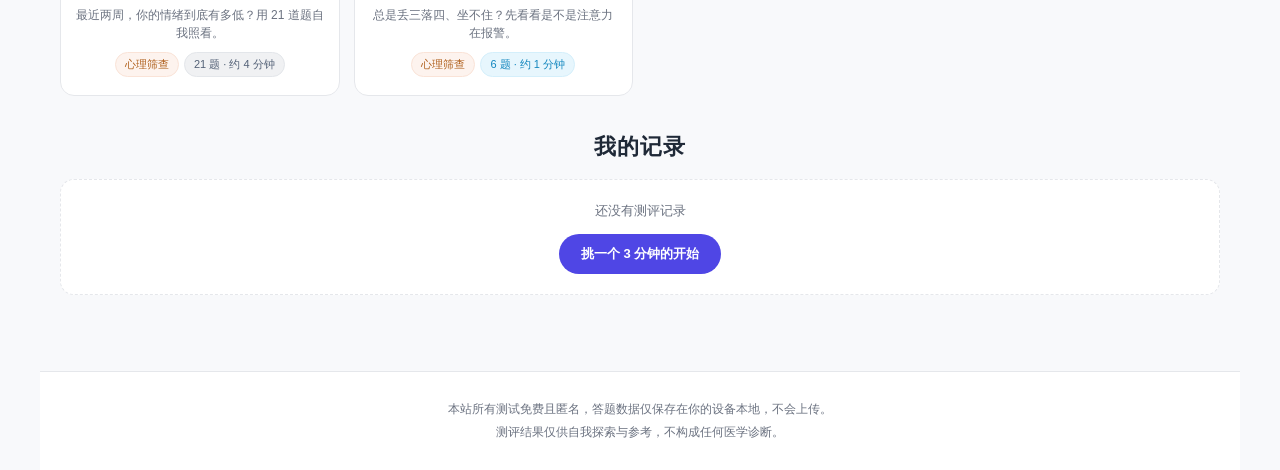
==== commit a42b0349: "feat(UI): 自我探索按主题分区折叠（方案B），新增轻松趣味组，组内按热度排序 - 将自我探索量表细分为8个二级主题组（人格/自我/情绪/关系/社交/职业/生活/轻松趣味）  - 每组支持折叠展" ====
--- a/index.html
+++ b/index.html
@@ -1,4 +1,4 @@
-<!DOCTYPE html>
+﻿<!DOCTYPE html>
 <html lang="zh-CN">
 <head>
 <meta charset="UTF-8">
@@ -7,7 +7,7 @@
 <meta name="theme-color" content="#4f46e5">
 <title>星辰测评 · 免费心理自评</title>
 <link rel="icon" href="data:image/svg+xml,%3Csvg xmlns='http://www.w3.org/2000/svg' viewBox='0 0 32 32'%3E%3Crect width='32' height='32' rx='8' fill='%234f46e5'/%3E%3Cpath d='M16 7l2.7 6.2 6.7.6-5.1 4.4 1.5 6.5L16 21.2l-5.8 3.5 1.5-6.5-5.1-4.4 6.7-.6z' fill='%23fff'/%3E%3C/svg%3E">
-<link rel="stylesheet" href="css/style.css?v=20260901f">
+<link rel="stylesheet" href="css/style.css?v=20260901h">
 <script src="js/theme.js?v=20260901b"></script>
 </head>
 <body>
@@ -35,11 +35,14 @@
 
     <!-- 自我探索 -->
     <section id="tests" class="section">
-      <h2 class="section__title">热门测评</h2>
-      <p class="section__sub">认识自己，从 5 分钟开始</p>
+      <h2 class="section__title">测评广场</h2>
+      <p class="section__sub">选一个方向，从 5 分钟开始了解自己</p>
       <div class="group">
-        <h3 class="group__title">自我探索</h3>
-        <div id="list-explore" class="grid"></div>
+        <div class="group__bar">
+          <h3 class="group__title">自我探索</h3>
+          <button id="foldAll" class="group__fold" type="button">全体收起</button>
+        </div>
+        <div id="explore-sub"></div>
       </div>
     </section>
 
@@ -160,3 +163,5 @@
 <script src="js/home.js?v=20260901c"></script>
 </body>
 </html>
+
+
--- a/css/style.css
+++ b/css/style.css
@@ -170,6 +170,32 @@
   margin: -6px 0 18px;
 }
 
+/* 自我探索二级分组（方案B：分区折叠 + 全体收起） */
+.group__bar { display: flex; align-items: center; justify-content: space-between; margin-bottom: 4px; }
+.group__bar .group__title { margin-bottom: 0; }
+.group__fold {
+  font-size: 12px; color: var(--primary); background: none; border: 0;
+  cursor: pointer; padding: 6px 4px; font-weight: 500;
+}
+.group__fold:hover { opacity: .8; }
+#explore-sub .sub-group { margin-bottom: 16px; }
+.sub-group__head {
+  display: flex; align-items: center; gap: 8px;
+  width: 100%; padding: 10px 2px; margin-bottom: 2px;
+  background: none; border: 0; cursor: pointer; text-align: left;
+  font-family: inherit; color: inherit;
+}
+.sub-group__head .dot { width: 9px; height: 9px; border-radius: 3px; flex-shrink: 0; }
+.sub-group__name { font-size: 15px; font-weight: 800; }
+.sub-group__head:hover .sub-group__name { color: var(--primary); }
+.sub-group__cnt {
+  font-size: 11px; color: var(--ink-soft); background: #f1f2f6;
+  border-radius: 999px; padding: 1px 8px;
+}
+.sub-group__arr { margin-left: auto; color: #9ca3af; font-size: 14px; transition: transform .2s; }
+.sub-group.collapsed .sub-group__arr { transform: rotate(-90deg); }
+.sub-group.collapsed .grid { display: none; }
+
 /* 卡片网格（移动端两列） */
 .grid { display: grid; grid-template-columns: repeat(auto-fill, minmax(150px, 1fr)); gap: 14px; }
 
@@ -264,16 +290,20 @@
    ============================================================ */
 .quiz-head { display: flex; align-items: center; gap: 12px; padding: 16px 0 14px; }
 .back-btn {
-  width: 36px; height: 36px;
-  display: flex; align-items: center; justify-content: center;
-  border-radius: 50%;
+  display: inline-flex; align-items: center; gap: 5px;
+  padding: 8px 13px;
+  border-radius: 999px;
   background: var(--card);
   border: 1px solid var(--line);
   color: var(--ink);
-  font-size: 19px; text-decoration: none;
+  font-size: 14px; text-decoration: none;
   flex-shrink: 0;
-}
-.quiz-head-info h1 { font-size: 17px; font-weight: 600; }
+  box-shadow: 0 1px 2px rgba(79,70,229,.05);
+}
+.back-btn .arr { font-size: 18px; line-height: 1; }
+.back-btn:active { background: var(--primary-light); }
+.quiz-head-info { min-width: 0; }
+.quiz-head-info h1 { font-size: 17px; font-weight: 600; white-space: nowrap; overflow: hidden; text-overflow: ellipsis; }
 .quiz-head-info p { font-size: 12px; color: var(--ink-soft); margin-top: 1px; }
 
 .progress-wrap { height: 5px; background: #e9edf6; border-radius: 999px; overflow: hidden; }
@@ -368,7 +398,7 @@
    结果页
    ============================================================ */
 .result-head { display: flex; align-items: center; gap: 12px; padding: 16px 0 4px; }
-.result-head h1 { font-size: 17px; font-weight: 600; }
+.result-head h1 { font-size: 17px; font-weight: 600; min-width: 0; white-space: nowrap; overflow: hidden; text-overflow: ellipsis; }
 
 /* 结果主标题：截图时第一眼看到的就是这行，给足分量 */
 .detail-card h3 {
@@ -641,10 +671,23 @@
 }
 .lp-what__lead:empty { display: none; }
 
-/* 专题页顶部导航（返回首页） */
-.lp-nav { display: flex; align-items: center; padding: 12px 20px; }
-.lp-nav__brand { display: inline-flex; align-items: center; font-size: 16px; font-weight: 700; color: var(--ink); text-decoration: none; }
-.lp-nav__brand:hover { color: var(--primary); }
+/* 专题页 Hero 内顶部：返回玻璃胶囊 + 品牌（方案A，融入深色渐变） */
+.lp-top {
+  position: absolute; top: 18px; left: 20px; right: 20px; z-index: 3;
+  display: flex; align-items: center; justify-content: space-between;
+  pointer-events: none;
+}
+.lp-top__back, .lp-top__brand { pointer-events: auto; }
+.lp-top__back {
+  display: inline-flex; align-items: center;
+  font-size: 13px; color: #fff;
+  background: rgba(255,255,255,.12);
+  border: 1px solid rgba(255,255,255,.22);
+  padding: 6px 13px; border-radius: 999px;
+  text-decoration: none; -webkit-tap-highlight-color: transparent;
+}
+.lp-top__back:active { background: rgba(255,255,255,.22); }
+.lp-top__brand { font-size: 12px; color: rgba(255,255,255,.6); letter-spacing: 2px; }
 
 /* 版本需显式选择时的提醒高亮 */
 .lp-flash { animation: lpPulse 0.5s ease 3; border-radius: var(--radius); }
@@ -779,6 +822,7 @@
 }
 @media (min-width: 860px) {
   .lp-hero { padding: 84px 30px 92px; }
+  .lp-top { top: 26px; left: max(30px, calc((100% - 1080px)/2)); right: max(30px, calc((100% - 1080px)/2)); }
   .lp-hero__inner { grid-template-columns: 1.15fr 1fr; }
   .lp-hero__title { font-size: 52px; }
   .lp-hero__hook { font-size: 18px; }
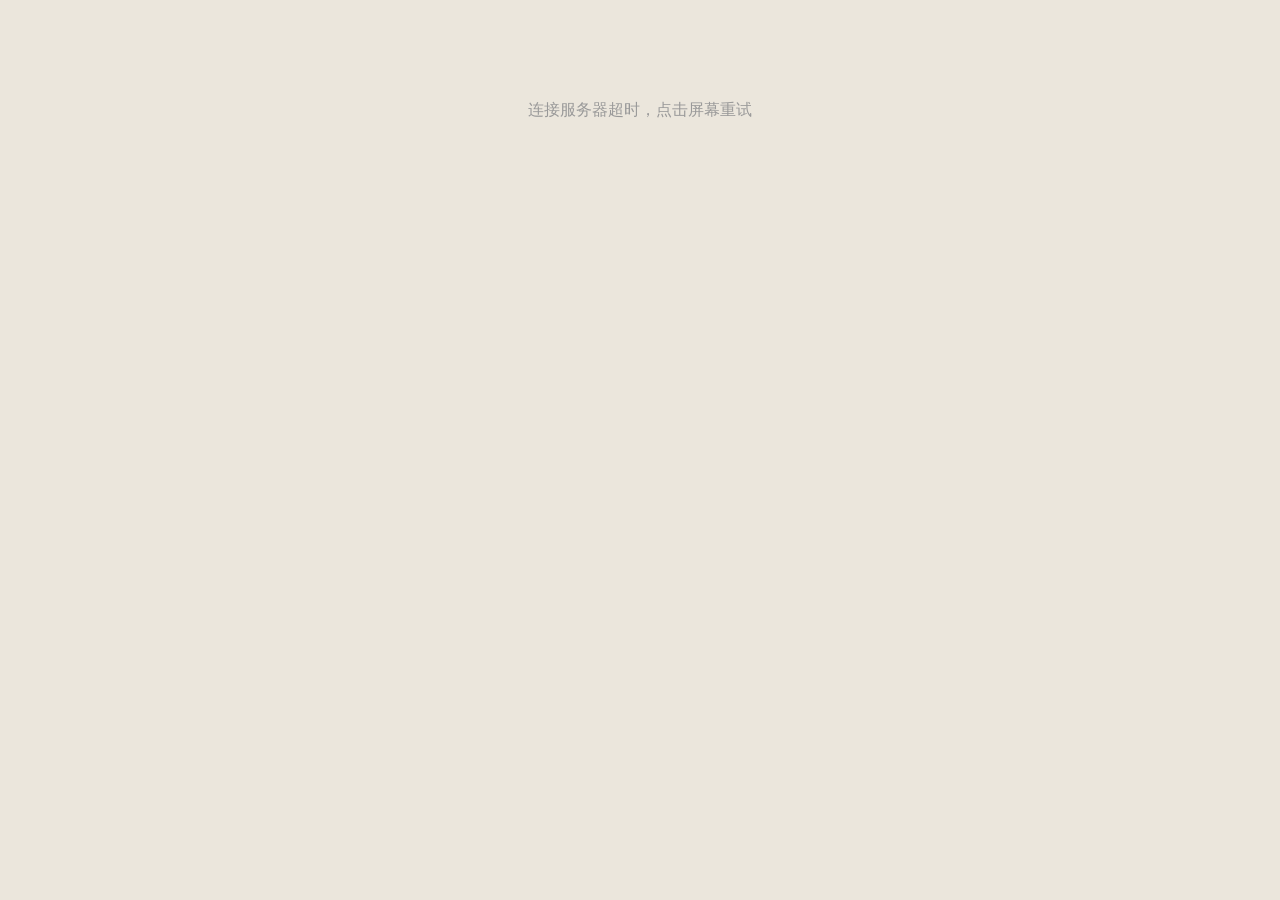
==== commit a89d4b90: "release: 明心测评(uni-app)上线, 替换旧静态测评站" ====
--- a/index.html
+++ b/index.html
@@ -1,167 +1,23 @@
-﻿<!DOCTYPE html>
+<!DOCTYPE html>
 <html lang="zh-CN">
-<head>
-<meta charset="UTF-8">
-<meta name="viewport" content="width=device-width, initial-scale=1.0, viewport-fit=cover">
-<meta name="description" content="星辰测评 - 免费心理自评工具，无需登录注册，测完即出结果">
-<meta name="theme-color" content="#4f46e5">
-<title>星辰测评 · 免费心理自评</title>
-<link rel="icon" href="data:image/svg+xml,%3Csvg xmlns='http://www.w3.org/2000/svg' viewBox='0 0 32 32'%3E%3Crect width='32' height='32' rx='8' fill='%234f46e5'/%3E%3Cpath d='M16 7l2.7 6.2 6.7.6-5.1 4.4 1.5 6.5L16 21.2l-5.8 3.5 1.5-6.5-5.1-4.4 6.7-.6z' fill='%23fff'/%3E%3C/svg%3E">
-<link rel="stylesheet" href="css/style.css?v=20260901h">
-<script src="js/theme.js?v=20260901b"></script>
-</head>
-<body>
-<div class="app">
+	<head>
+		<link rel="stylesheet" href="/assets/uni.f4016fd0.css">
 
-  <!-- Hero（参考 traits.zqbapp.cn） -->
-  <section class="hero">
-    <h1 class="hero__brand">星辰测评<span>趣味心理自评 · 自我探索工具</span></h1>
-    <p class="hero__sub">基于经典心理学量表，为你提供轻松有趣的心理自评与自我探索</p>
-    <p class="hero__sub hero__sub--two">从性格到职业，从情感到成长，助你更了解自己</p>
-    <a class="hero__cta" href="#tests">开始测评</a>
-  </section>
-
-  <!-- 锚点导航 -->
-  <nav class="nav">
-    <div class="nav__inner">
-      <a class="nav__brand" href="index.html">星辰测评</a>
-      <a class="nav__link active" href="#tests">全部测评</a>
-      <a class="nav__link" href="#screen">心理筛查</a>
-      <a class="nav__link" href="#history">我的记录</a>
-    </div>
-  </nav>
-
-  <main class="main">
-
-    <!-- 自我探索 -->
-    <section id="tests" class="section">
-      <h2 class="section__title">测评广场</h2>
-      <p class="section__sub">选一个方向，从 5 分钟开始了解自己</p>
-      <div class="group">
-        <div class="group__bar">
-          <h3 class="group__title">自我探索</h3>
-          <button id="foldAll" class="group__fold" type="button">全体收起</button>
-        </div>
-        <div id="explore-sub"></div>
-      </div>
-    </section>
-
-    <!-- 心理筛查 -->
-    <section id="screen" class="section">
-      <div class="group">
-  <h3 class="group__title">心理筛查</h3>
-  <p class="group__note" style="font-weight: 500; color: var(--ink-700);">这是国际通用的自评参考工具，结果仅反映近期感受，不能替代医生的专业诊断，不提供诊断与治疗功能</p>
-        <div id="list-screen" class="grid"></div>
-      </div>
-    </section>
-
-    <!-- 我的记录 -->
-    <section id="history" class="section">
-      <h2 class="section__title">我的记录</h2>
-      <div id="historySection" class="history hidden">
-        <div class="history-list" id="historyList"></div>
-        <div class="history-clear">
-          <button id="clearHistory" class="btn-ghost" type="button">清空记录</button>
-        </div>
-      </div>
-      <div id="historyEmpty" class="history-empty hidden">
-        <p>还没有测评记录</p>
-        <a class="history-empty__cta" href="#tests">挑一个 3 分钟的开始</a>
-      </div>
-    </section>
-
-  </main>
-
-  <footer class="footer">
-    <p>本站所有测试免费且匿名，答题数据仅保存在你的设备本地，不会上传。</p>
-    <p>测评结果仅供自我探索与参考，不构成任何医学诊断。</p>
-  </footer>
-</div>
-
-<script src="js/engine.js?v=20260901a"></script>
-<script src="data/type16.js"></script>
-<script src="data/bigfive.js"></script>
-<script src="data/attachment.js?v=20260901a"></script>
-<script src="data/gses.js"></script>
-<script src="data/psss.js"></script>
-<script src="data/sas.js"></script>
-<script src="data/ulca.js"></script>
-<script src="data/fes.js"></script>
-<script src="data/embu.js"></script>
-<script src="data/epq.js"></script>
-<script src="data/olson.js"></script>
-<script src="data/sds.js"></script>
-<script src="data/tri.js"></script>
-<script src="data/socanx.js"></script>
-<script src="data/trust.js"></script>
-<script src="data/hcl32.js"></script>
-<script src="data/cesd.js"></script>
-<script src="data/bai.js"></script>
-<script src="data/stai.js"></script>
-<script src="data/sad.js"></script>
-<script src="data/sres.js"></script>
-<script src="data/rses.js"></script>
-<script src="data/lotr.js"></script>
-<script src="data/swls.js"></script>
-<script src="data/panas.js"></script>
-<script src="data/isi.js"></script>
-<script src="data/ghq12.js"></script>
-<script src="data/erq.js"></script>
-<script src="data/cdrisc.js"></script>
-<script src="data/brs.js"></script>
-<script src="data/ders.js"></script>
-<script src="data/tas20.js"></script>
-<script src="data/ais.js"></script>
-<script src="data/sleephyg.js"></script>
-<script src="data/codep.js"></script>
-<script src="data/narc.js"></script>
-<script src="data/rum.js"></script>
-<script src="data/procras.js"></script>
-<script src="data/locus.js"></script>
-<script src="data/eq.js"></script>
-<script src="data/grit.js"></script>
-<script src="data/perf.js"></script>
-<script src="data/csec.js"></script>
-<script src="data/grat.js"></script>
-<script src="data/phdep.js"></script>
-<script src="data/phq9.js"></script>
-<script src="data/gad7.js"></script>
-<script src="data/pss10.js"></script>
-<script src="data/enneagram.js"></script>
-<script src="data/holland.js"></script>
-<script src="data/p16pf.js"></script>
-<script src="data/animal.js"></script>
-<script src="data/psage.js"></script>
-<script src="data/lovebrain.js"></script>
-<script src="data/impulse.js"></script>
-<script src="data/sdt.js"></script>
-<script src="data/embarrass.js"></script>
-<script src="data/selfcrit.js"></script>
-<script src="data/hope.js"></script>
-<script src="data/curio.js"></script>
-<script src="data/flow.js"></script>
-<script src="data/selfcomp.js"></script>
-<script src="data/mindful.js"></script>
-<script src="data/disc.js"></script>
-<script src="data/workval.js"></script>
-<script src="data/burno.js"></script>
-<script src="data/love5.js"></script>
-<script src="data/temp4.js"></script>
-<script src="data/forgive.js"></script>
-<script src="data/binge.js"></script>
-<script src="data/hsp.js"></script>
-<script src="data/meaning.js"></script>
-<script src="data/staxi.js"></script>
-<script src="data/bdi.js"></script>
-<script src="data/decis.js"></script>
-<script src="data/time.js"></script>
-<script src="data/typea.js"></script>
-<script src="data/creat.js"></script>
-<script src="data/copy.js"></script>
-<script src="data/asrs.js"></script>
-<script src="data/parel.js"></script>
-<script src="js/home.js?v=20260901c"></script>
-</body>
+		<meta charset="UTF-8" />
+		<script>
+			var coverSupport = 'CSS' in window && typeof CSS.supports === 'function' && (CSS.supports('top: env(a)') ||
+				CSS.supports('top: constant(a)'))
+			document.write(
+				'<meta name="viewport" content="width=device-width, user-scalable=no, initial-scale=1.0, maximum-scale=1.0, minimum-scale=1.0' +
+				(coverSupport ? ', viewport-fit=cover' : '') + '" />')
+		</script>
+		<title>明心测评</title>
+		<!--preload-links-->
+		<!--app-context-->
+		<script type="module" crossorigin src="/assets/index-DsJB_sdk.js"></script>
+		<link rel="stylesheet" crossorigin href="/assets/index-B49t2VTM.css">
+	</head>
+	<body>
+		<div id="app"><!--app-html--></div>
+	</body>
 </html>
-
-
--- a/assets/uni.f4016fd0.css
+++ b/assets/uni.f4016fd0.css
@@ -0,0 +1 @@
+uni-button{position:relative;display:block;margin-left:auto;margin-right:auto;padding-left:14px;padding-right:14px;box-sizing:border-box;font-size:18px;text-align:center;text-decoration:none;line-height:2.55555556;border-radius:5px;-webkit-tap-highlight-color:transparent;overflow:hidden;color:#000;background-color:#f8f8f8;cursor:pointer}uni-button[hidden]{display:none!important}uni-button:after{content:" ";width:200%;height:200%;position:absolute;top:0;left:0;border:1px solid rgba(0,0,0,.2);transform:scale(.5);transform-origin:0 0;box-sizing:border-box;border-radius:10px}uni-button[native]{padding-left:0;padding-right:0}uni-button[native] .uni-button-cover-view-wrapper{border:inherit;border-color:inherit;border-radius:inherit;background-color:inherit}uni-button[native] .uni-button-cover-view-inner{padding-left:14px;padding-right:14px}uni-button uni-cover-view{line-height:inherit;white-space:inherit}uni-button[type=default]{color:#000;background-color:#f8f8f8}uni-button[type=primary]{color:#fff;background-color:#007aff}uni-button[type=warn]{color:#fff;background-color:#e64340}uni-button[disabled]{color:rgba(255,255,255,.6);cursor:not-allowed}uni-button[disabled][type=default],uni-button[disabled]:not([type]){color:rgba(0,0,0,.3);background-color:#f7f7f7}uni-button[disabled][type=primary]{background-color:rgba(0,122,255,.6)}uni-button[disabled][type=warn]{background-color:#ec8b89}uni-button[type=primary][plain]{color:#007aff;border:1px solid #007aff;background-color:transparent}uni-button[type=primary][plain][disabled]{color:rgba(0,0,0,.2);border-color:rgba(0,0,0,.2)}uni-button[type=primary][plain]:after{border-width:0}uni-button[type=default][plain]{color:#353535;border:1px solid #353535;background-color:transparent}uni-button[type=default][plain][disabled]{color:rgba(0,0,0,.2);border-color:rgba(0,0,0,.2)}uni-button[type=default][plain]:after{border-width:0}uni-button[plain]{color:#353535;border:1px solid #353535;background-color:transparent}uni-button[plain][disabled]{color:rgba(0,0,0,.2);border-color:rgba(0,0,0,.2)}uni-button[plain]:after{border-width:0}uni-button[plain][native] .uni-button-cover-view-inner{padding:0}uni-button[type=warn][plain]{color:#e64340;border:1px solid #e64340;background-color:transparent}uni-button[type=warn][plain][disabled]{color:rgba(0,0,0,.2);border-color:rgba(0,0,0,.2)}uni-button[type=warn][plain]:after{border-width:0}uni-button[size=mini]{display:inline-block;line-height:2.3;font-size:13px;padding:0 1.34em}uni-button[size=mini][native]{padding:0}uni-button[size=mini][native] .uni-button-cover-view-inner{padding:0 1.34em}uni-button[loading]:not([disabled]){cursor:progress}uni-button[loading]:before{content:" ";display:inline-block;width:18px;height:18px;vertical-align:middle;animation:uni-loading 1s steps(12,end) infinite;background-size:100%}uni-button[loading][type=primary]{color:rgba(255,255,255,.6);background-color:#0062cc}uni-button[loading][type=primary][plain]{color:#007aff;background-color:transparent}uni-button[loading][type=default]{color:rgba(0,0,0,.6);background-color:#dedede}uni-button[loading][type=default][plain]{color:#353535;background-color:transparent}uni-button[loading][type=warn]{color:rgba(255,255,255,.6);background-color:#ce3c39}uni-button[loading][type=warn][plain]{color:#e64340;background-color:transparent}uni-button[loading][native]:before{content:none}.button-hover{color:rgba(0,0,0,.6);background-color:#dedede}.button-hover[plain]{color:rgba(53,53,53,.6);border-color:rgba(53,53,53,.6);background-color:transparent}.button-hover[type=primary]{color:rgba(255,255,255,.6);background-color:#0062cc}.button-hover[type=primary][plain]{color:rgba(0,122,255,.6);border-color:rgba(0,122,255,.6);background-color:transparent}.button-hover[type=default]{color:rgba(0,0,0,.6);background-color:#dedede}.button-hover[type=default][plain]{color:rgba(53,53,53,.6);border-color:rgba(53,53,53,.6);background-color:transparent}.button-hover[type=warn]{color:rgba(255,255,255,.6);background-color:#ce3c39}.button-hover[type=warn][plain]{color:rgba(230,67,64,.6);border-color:rgba(230,67,64,.6);background-color:transparent}uni-image{width:320px;height:240px;display:inline-block;overflow:hidden;position:relative}uni-image[hidden]{display:none}uni-image>div{width:100%;height:100%;background-repeat:no-repeat}uni-image>img{-webkit-touch-callout:none;-webkit-user-select:none;user-select:none;display:block;position:absolute;top:0;left:0;width:100%;height:100%;opacity:0}uni-image>.uni-image-will-change{will-change:transform}uni-input{display:block;font-size:16px;line-height:1.4em;height:1.4em;min-height:1.4em;overflow:hidden}uni-input[hidden]{display:none}.uni-input-wrapper,.uni-input-placeholder,.uni-input-form,.uni-input-input{outline:none;border:none;padding:0;margin:0;text-decoration:inherit}.uni-input-wrapper,.uni-input-form{display:flex;position:relative;width:100%;height:100%;flex-direction:column;justify-content:center}.uni-input-placeholder,.uni-input-input{width:100%}.uni-input-placeholder{position:absolute;top:auto!important;left:0;color:gray;overflow:hidden;text-overflow:clip;white-space:pre;word-break:keep-all;pointer-events:none;line-height:inherit}.uni-input-input{position:relative;display:block;height:100%;background:none;color:inherit;opacity:1;font:inherit;line-height:inherit;letter-spacing:inherit;text-align:inherit;text-indent:inherit;text-transform:inherit;text-shadow:inherit}.uni-input-input[type=search]::-webkit-search-cancel-button,.uni-input-input[type=search]::-webkit-search-decoration{display:none}.uni-input-input::-webkit-outer-spin-button,.uni-input-input::-webkit-inner-spin-button{-webkit-appearance:none;appearance:none;margin:0}.uni-input-input[type=number]{-moz-appearance:textfield}.uni-input-input:disabled{-webkit-text-fill-color:currentcolor}.uni-scroll-view-refresher{position:relative;overflow:hidden;flex-shrink:0}.uni-scroll-view-refresher-container{position:absolute;width:100%;bottom:0;display:flex;flex-direction:column-reverse}.uni-scroll-view-refresh{position:absolute;top:0;left:0;right:0;bottom:0;display:flex;flex-direction:row;justify-content:center;align-items:center}.uni-scroll-view-refresh-inner{display:flex;align-items:center;justify-content:center;line-height:0;width:40px;height:40px;border-radius:50%;background-color:#fff;box-shadow:0 1px 6px rgba(0,0,0,.118),0 1px 4px rgba(0,0,0,.118)}.uni-scroll-view-refresh__spinner{transform-origin:center center;animation:uni-scroll-view-refresh-rotate 2s linear infinite}.uni-scroll-view-refresh__spinner>circle{stroke:currentColor;stroke-linecap:round;animation:uni-scroll-view-refresh-dash 2s linear infinite}@keyframes uni-scroll-view-refresh-rotate{0%{transform:rotate(0)}to{transform:rotate(360deg)}}@keyframes uni-scroll-view-refresh-dash{0%{stroke-dasharray:1,200;stroke-dashoffset:0}50%{stroke-dasharray:89,200;stroke-dashoffset:-35px}to{stroke-dasharray:89,200;stroke-dashoffset:-124px}}@keyframes once-show{0%{top:0}}uni-resize-sensor,uni-resize-sensor>div{position:absolute;left:0;top:0;right:0;bottom:0;overflow:hidden}uni-resize-sensor{display:block;z-index:-1;visibility:hidden;animation:once-show 1ms}uni-resize-sensor>div>div{position:absolute;left:0;top:0}uni-resize-sensor>div:first-child>div{width:100000px;height:100000px}uni-resize-sensor>div:last-child>div{width:200%;height:200%}uni-scroll-view{display:block;width:100%}uni-scroll-view[hidden]{display:none}.uni-scroll-view{position:relative;-webkit-overflow-scrolling:touch;width:100%;height:100%;max-height:inherit}.uni-scroll-view-scrollbar-hidden::-webkit-scrollbar{display:none}.uni-scroll-view-scrollbar-hidden{-moz-scrollbars:none;scrollbar-width:none}.uni-scroll-view-content{width:100%;height:100%}uni-text[selectable]{cursor:auto;-webkit-user-select:text;user-select:text}uni-text{white-space:pre-line}uni-view{display:block}uni-view[hidden]{display:none}uni-ad{display:block;overflow:hidden}uni-ad[hidden]{display:none}uni-modal{position:fixed;top:0;right:0;bottom:0;left:0;z-index:999;display:block;box-sizing:border-box}.uni-modal{position:fixed;z-index:999;width:80%;max-width:300px;top:50%;left:50%;transform:translate(-50%,-50%);background-color:#fff;text-align:center;border-radius:3px;overflow:hidden}.uni-modal *{box-sizing:border-box}.uni-modal__hd{padding:1em 1.6em .3em}.uni-modal__title{font-weight:400;font-size:18px;word-wrap:break-word;word-break:break-all;white-space:pre-wrap;overflow:hidden;text-overflow:ellipsis;display:-webkit-box;-webkit-line-clamp:2;-webkit-box-orient:vertical}.uni-modal__bd{padding:1.3em 1.6em;min-height:40px;font-size:15px;line-height:1.4;word-wrap:break-word;word-break:break-all;white-space:pre-wrap;color:#999;max-height:400px;overflow-x:hidden;overflow-y:auto}.uni-modal__textarea{resize:none;border:0;margin:0;width:90%;padding:10px;font-size:20px;outline:none;border:none;background-color:#eee;text-decoration:inherit;line-height:1.2}.uni-modal__ft{position:relative;line-height:48px;font-size:18px;display:flex}.uni-modal__ft:after{content:" ";position:absolute;left:0;top:0;right:0;height:1px;border-top:1px solid #d5d5d6;color:#d5d5d6;transform-origin:0 0;transform:scaleY(.5)}.uni-modal__btn{display:block;flex:1;color:#3cc51f;text-decoration:none;-webkit-tap-highlight-color:rgba(0,0,0,0);position:relative;cursor:pointer}.uni-modal__btn:active{background-color:#eee}.uni-modal__btn:after{content:" ";position:absolute;left:0;top:0;width:1px;bottom:0;border-left:1px solid #d5d5d6;color:#d5d5d6;transform-origin:0 0;transform:scaleX(.5)}.uni-modal__btn:first-child:after{display:none}.uni-modal__btn_default{color:#353535}.uni-modal__btn_primary{color:#007aff}uni-toast{position:fixed;top:0;right:0;bottom:0;left:0;z-index:999;display:block;box-sizing:border-box;pointer-events:none;font-size:16px}.uni-sample-toast{position:fixed;z-index:999;top:50%;left:50%;transform:translate(-50%,-50%);text-align:center;max-width:80%}.uni-simple-toast__text{display:inline-block;vertical-align:middle;color:#fff;background-color:rgba(17,17,17,.7);padding:10px 20px;border-radius:5px;font-size:13px;text-align:center;max-width:100%;word-break:break-word;white-space:normal}uni-toast .uni-mask{pointer-events:auto}.uni-toast{position:fixed;z-index:999;width:8em;top:50%;left:50%;transform:translate(-50%,-50%);background:rgba(17,17,17,.7);text-align:center;border-radius:5px;color:#fff}.uni-toast *{box-sizing:border-box}.uni-toast__icon{margin:20px 0 0;width:38px!important;height:38px!important;vertical-align:baseline!important}.uni-icon_toast{margin:15px 0 0}.uni-icon_toast.uni-icon-success-no-circle:before{color:#fff;font-size:55px}.uni-icon_toast.uni-loading{margin:20px 0 0;width:38px;height:38px;vertical-align:baseline}.uni-toast__content{margin:0 auto 15px;width:86%;overflow:hidden;white-space:nowrap}
--- a/assets/index-B49t2VTM.css
+++ b/assets/index-B49t2VTM.css
@@ -0,0 +1 @@
+*{margin:0;-webkit-tap-highlight-color:transparent}html,body{-webkit-user-select:none;user-select:none;width:100%;height:100%}body{overflow-x:hidden;font-size:16px}uni-app,uni-page,uni-page-wrapper,uni-page-body{display:block;box-sizing:border-box;width:100%}uni-page-wrapper{position:relative}#app,uni-app,uni-page,uni-page-wrapper{height:100%}.uni-mask{position:fixed;z-index:999;top:0;right:0;left:0;bottom:0;background:rgba(0,0,0,.5)}.uni-fade-enter-active,.uni-fade-leave-active{transition-duration:.25s;transition-property:opacity;transition-timing-function:ease}.uni-fade-enter-from,.uni-fade-leave-active{opacity:0}.uni-loading,uni-button[loading]:before{background-color:transparent;background-image:url(data:image/svg+xml;base64,\ [base64]);background-repeat:no-repeat}.uni-loading{width:20px;height:20px;display:inline-block;vertical-align:middle;animation:uni-loading 1s steps(12,end) infinite;background-size:100%}@keyframes uni-loading{0%{transform:rotate3d(0,0,1,0)}to{transform:rotate3d(0,0,1,360deg)}}html{--primary-color: #007aff;--UI-BG: #fff;--UI-BG-1: #f7f7f7;--UI-BG-2: #fff;--UI-BG-3: #f7f7f7;--UI-BG-4: #4c4c4c;--UI-BG-5: #fff;--UI-FG: #000;--UI-FG-0: rgba(0, 0, 0, .9);--UI-FG-HALF: rgba(0, 0, 0, .9);--UI-FG-1: rgba(0, 0, 0, .5);--UI-FG-2: rgba(0, 0, 0, .3);--UI-FG-3: rgba(0, 0, 0, .1)}uni-page[data-type] uni-page-body{background-color:transparent}body:after{position:fixed;content:"";left:-1000px;top:-1000px;animation:shadow-preload .1s;animation-delay:3s}@keyframes shadow-preload{0%{background-image:url(https://cdn.dcloud.net.cn/img/shadow-grey.png)}to{background-image:url(https://cdn.dcloud.net.cn/img/shadow-grey.png)}}.uni-async-error{position:absolute;left:0;right:0;top:0;bottom:0;color:#999;padding:100px 10px;text-align:center}.uni-async-loading{box-sizing:border-box;width:100%;padding:50px;text-align:center}.uni-async-loading .uni-loading{width:30px;height:30px}:root{--xc-primary: #d97706;--xc-primary-strong: #a94f08;--xc-primary-soft: #f6ecd9;--xc-bg: #f4ecd9;--xc-bg-card: #fffdf6;--xc-ink: #2b2620;--xc-ink-sub: #6f685d;--xc-line: #e6dbca;--xc-hero1: #7a3b12;--xc-hero2: #b05a0f;--xc-hero-ink: #fff6ec;--xc-hero-sub: rgba(255, 246, 236, .78);--xc-hero-chip: rgba(255, 255, 255, .14);--xc-hero-chip-ink: #fff3e4;--xc-hero-cta-bg: #f2b562;--xc-hero-cta-ink: #4a2406;--xc-tag-bg: #f1e9da;--xc-tag-ink: #5f584d;--xc-note-bg: #f1dfc0;--xc-note-ink: #5b4a33;--xc-radius: .75rem;--xc-space: .75rem;--xc-shadow: 0 .1875rem .625rem rgba(217, 119, 6, .12);--xc-shadow-lg: 0 .375rem .875rem rgba(217, 119, 6, .26)}.theme-mist{--xc-primary: #5b7c99;--xc-primary-strong: #4a6a85;--xc-primary-soft: #e8eef3;--xc-bg: #f1f4f8;--xc-bg-card: #ffffff;--xc-ink: #22303c;--xc-ink-sub: #5f6c78;--xc-line: #dbe2ea;--xc-hero1: #1e3a52;--xc-hero2: #32638d;--xc-hero-ink: #eaf4fb;--xc-hero-sub: rgba(234, 244, 251, .8);--xc-hero-chip: rgba(255, 255, 255, .13);--xc-hero-chip-ink: #e6f2fb;--xc-hero-cta-bg: #9cc0de;--xc-hero-cta-ink: #142c3f;--xc-tag-bg: #e9eef3;--xc-tag-ink: #556674;--xc-note-bg: #e4edf4;--xc-note-ink: #3c4c5c;--xc-shadow: 0 .1875rem .625rem rgba(91, 124, 153, .12);--xc-shadow-lg: 0 .375rem .875rem rgba(91, 124, 153, .26)}uni-page-body{background:var(--xc-bg)}body{background:var(--xc-bg)}html,body{background:#ebe6dc}#app{max-width:520px;margin:0 auto}@media (min-width: 900px){#app{max-width:760px}}
